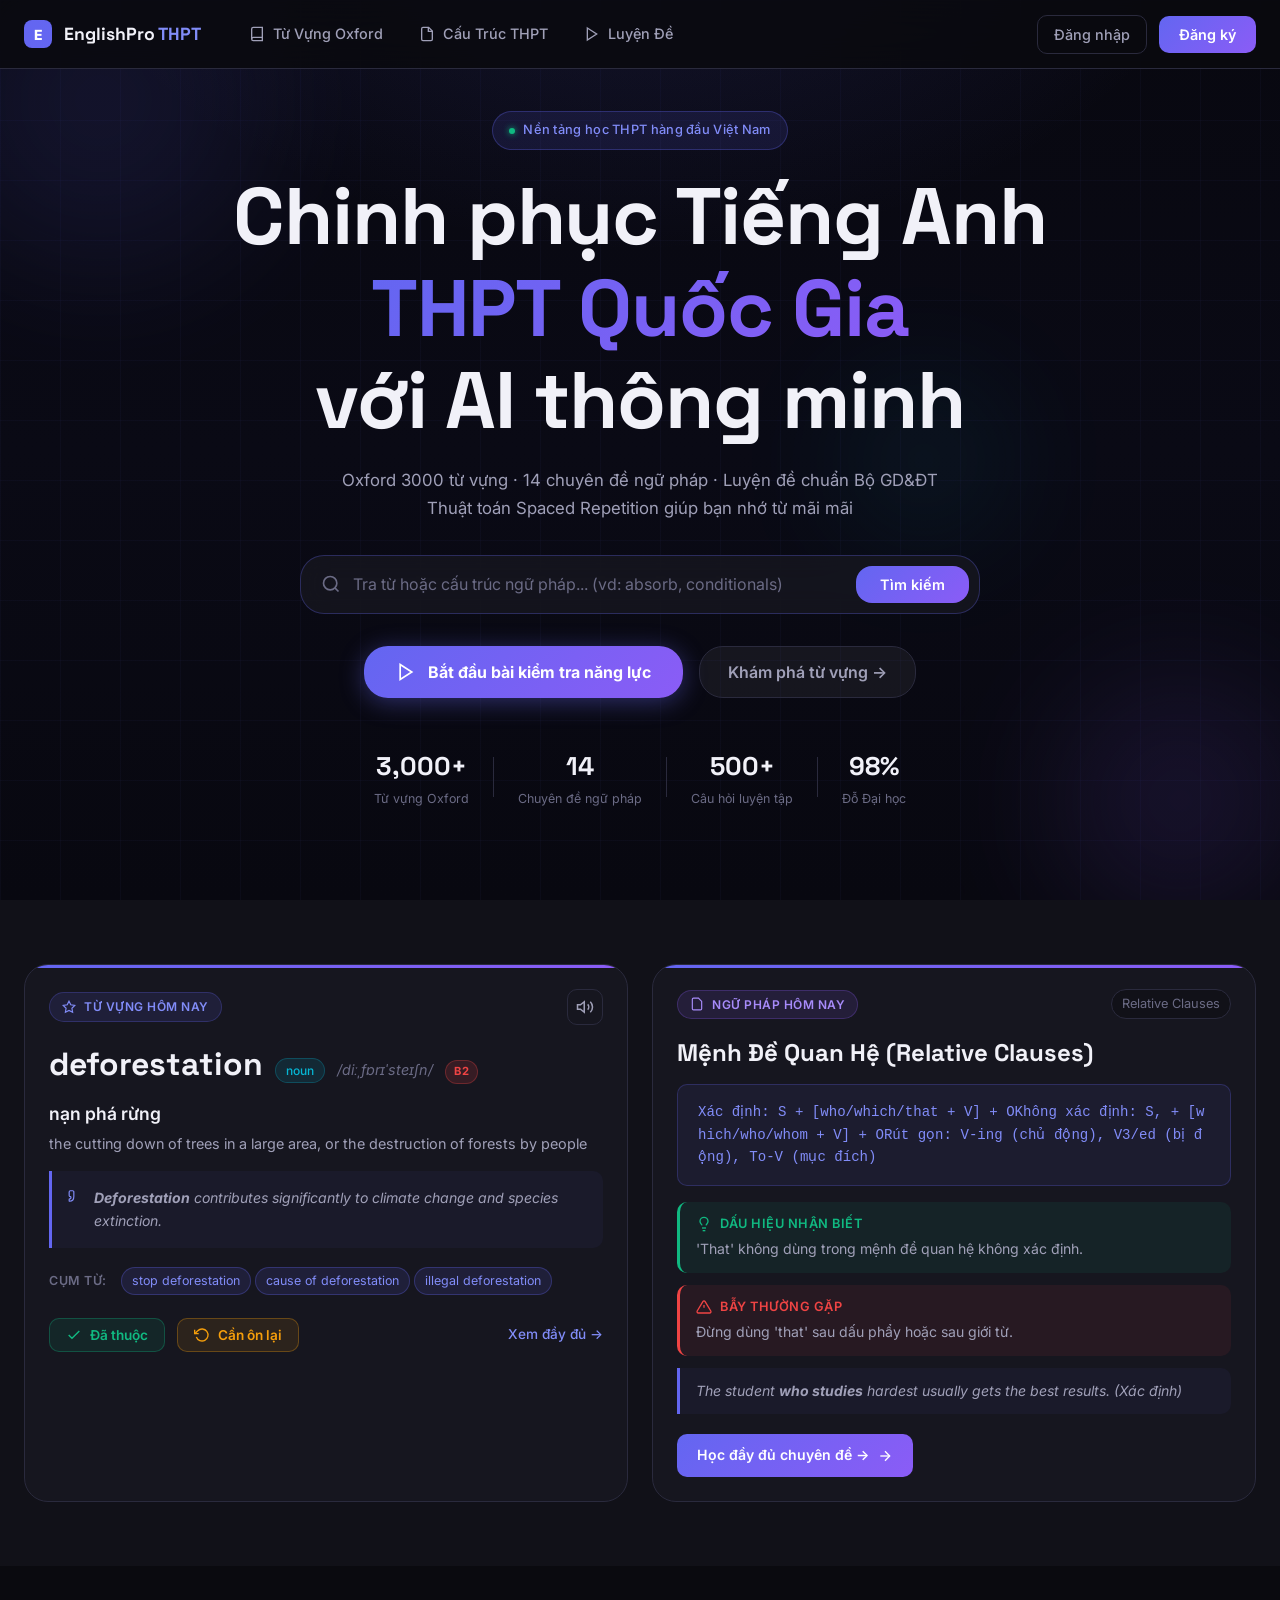
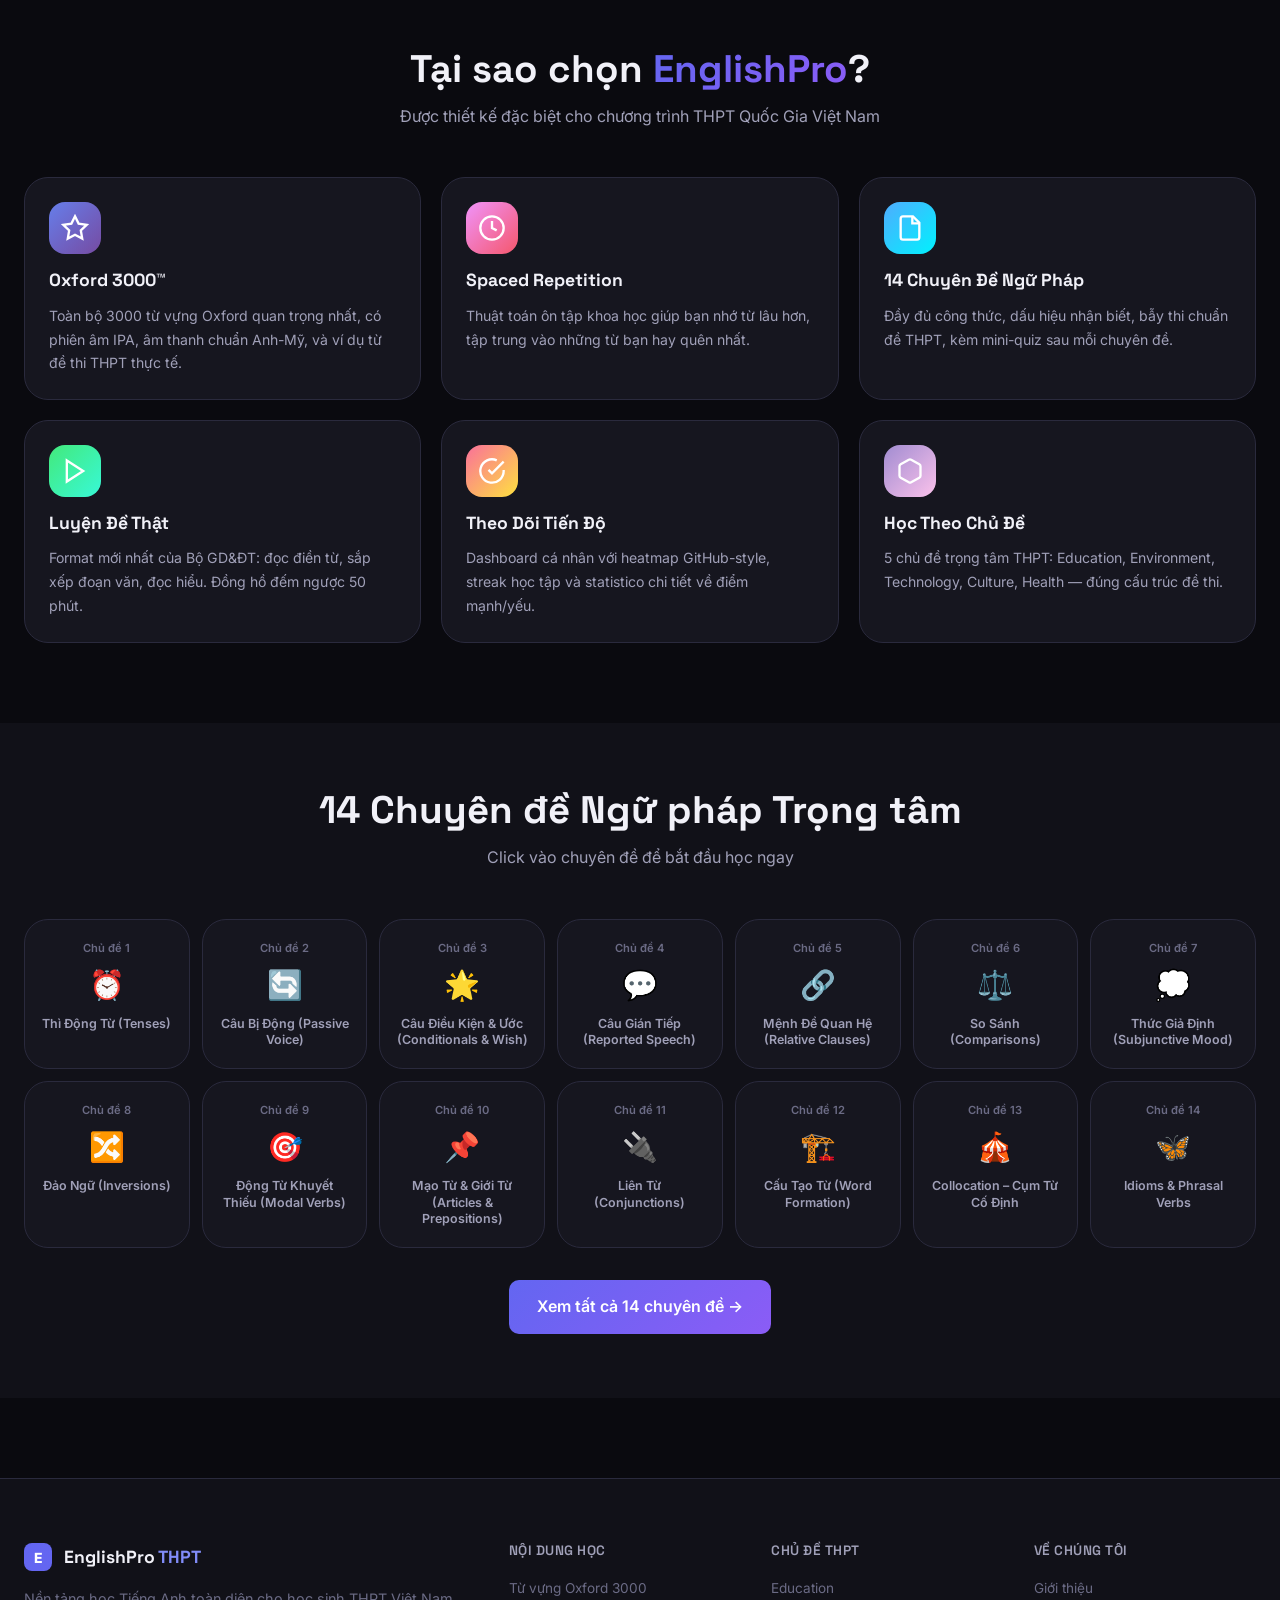
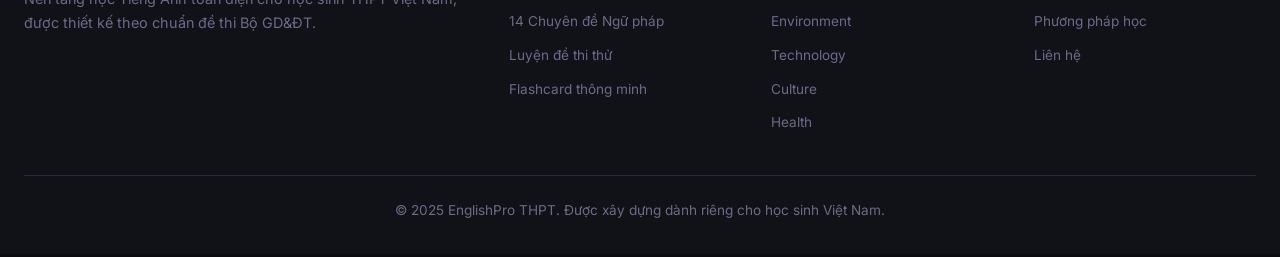
==== index.html @ 113406ad "Initial commit: EnglishPro THPT - Nền tảng luyện thi Tiếng Anh Quốc Gia - Homepage với Word of the D" ====
<!DOCTYPE html>
<html lang="vi">

<head>
  <meta charset="UTF-8" />
  <meta name="viewport" content="width=device-width, initial-scale=1.0" />
  <title>EnglishPro THPT – Nền tảng luyện thi Tiếng Anh Quốc Gia</title>
  <meta name="description"
    content="Học từ vựng Oxford 3000, cấu trúc ngữ pháp THPT, luyện đề thi thử với thuật toán Spaced Repetition thông minh." />
  <link rel="preconnect" href="https://fonts.googleapis.com" />
  <link rel="preconnect" href="https://fonts.gstatic.com" crossorigin />
  <link
    href="https://fonts.googleapis.com/css2?family=Inter:wght@300;400;500;600;700;800;900&family=Space+Grotesk:wght@400;500;600;700&display=swap"
    rel="stylesheet" />
  <link rel="stylesheet" href="css/main.css" />
  <link rel="stylesheet" href="css/homepage.css" />
</head>
<script src="js/data-oxford.js"></script>

<body>

  <!-- NAVIGATION -->
  <nav class="navbar" id="navbar">
    <div class="nav-container">
      <a href="index.html" class="nav-logo">
        <div class="logo-icon">
          <svg width="28" height="28" viewBox="0 0 28 28" fill="none">
            <rect width="28" height="28" rx="8" fill="url(#logoGrad)" />
            <text x="14" y="20" text-anchor="middle" fill="white" font-size="14" font-weight="800"
              font-family="Inter">E</text>
            <defs>
              <linearGradient id="logoGrad" x1="0" y1="0" x2="28" y2="28">
                <stop offset="0%" stop-color="#6366f1" />
                <stop offset="100%" stop-color="#8b5cf6" />
              </linearGradient>
            </defs>
          </svg>
        </div>
        <span>EnglishPro <span class="logo-accent">THPT</span></span>
      </a>

      <ul class="nav-links" id="navLinks">
        <li><a href="vocabulary.html" class="nav-link">
            <svg width="16" height="16" viewBox="0 0 24 24" fill="none" stroke="currentColor" stroke-width="2">
              <path d="M4 19.5A2.5 2.5 0 016.5 17H20" />
              <path d="M6.5 2H20v20H6.5A2.5 2.5 0 014 19.5v-15A2.5 2.5 0 016.5 2z" />
            </svg>
            Từ Vựng Oxford
          </a></li>
        <li><a href="grammar.html" class="nav-link">
            <svg width="16" height="16" viewBox="0 0 24 24" fill="none" stroke="currentColor" stroke-width="2">
              <path d="M14.5 2H6a2 2 0 00-2 2v16a2 2 0 002 2h12a2 2 0 002-2V7.5L14.5 2z" />
              <polyline points="14 2 14 8 20 8" />
            </svg>
            Cấu Trúc THPT
          </a></li>
        <li><a href="practice.html" class="nav-link">
            <svg width="16" height="16" viewBox="0 0 24 24" fill="none" stroke="currentColor" stroke-width="2">
              <polygon points="5 3 19 12 5 21 5 3" />
            </svg>
            Luyện Đề
          </a></li>
      </ul>

      <div class="nav-actions">
        <button class="btn-ghost" onclick="openAuthModal('login')" id="loginBtn">Đăng nhập</button>
        <button class="btn-primary" onclick="openAuthModal('register')" id="registerBtn">Đăng ký</button>
        <div class="user-menu hidden" id="userMenu">
          <div class="user-avatar" id="userAvatar">A</div>
          <span id="userNameDisplay">Học sinh</span>
          <button class="btn-ghost btn-sm" onclick="logout()">Đăng xuất</button>
        </div>
      </div>

      <button class="nav-toggle" id="navToggle" onclick="toggleNav()">
        <span></span><span></span><span></span>
      </button>
    </div>
  </nav>

  <!-- HERO SECTION -->
  <section class="hero">
    <div class="hero-bg">
      <div class="hero-orb hero-orb-1"></div>
      <div class="hero-orb hero-orb-2"></div>
      <div class="hero-orb hero-orb-3"></div>
      <div class="hero-grid"></div>
    </div>

    <div class="container hero-content">
      <div class="hero-badge">
        <span class="badge-dot"></span>
        Nền tảng học THPT hàng đầu Việt Nam
      </div>
      <h1 class="hero-title">
        Chinh phục Tiếng Anh<br />
        <span class="gradient-text">THPT Quốc Gia</span><br />
        với AI thông minh
      </h1>
      <p class="hero-subtitle">
        Oxford 3000 từ vựng · 14 chuyên đề ngữ pháp · Luyện đề chuẩn Bộ GD&ĐT<br />
        Thuật toán Spaced Repetition giúp bạn nhớ từ mãi mãi
      </p>

      <div class="search-wrapper">
        <div class="search-box" id="heroSearch">
          <svg class="search-icon" width="20" height="20" viewBox="0 0 24 24" fill="none" stroke="currentColor"
            stroke-width="2">
            <circle cx="11" cy="11" r="8" />
            <line x1="21" y1="21" x2="16.65" y2="16.65" />
          </svg>
          <input type="text" id="heroSearchInput"
            placeholder="Tra từ hoặc cấu trúc ngữ pháp... (vd: absorb, conditionals)" autocomplete="off"
            onkeyup="handleHeroSearch(event)" />
          <button class="search-btn" onclick="doHeroSearch()">Tìm kiếm</button>
        </div>
        <div class="search-suggestions" id="searchSuggestions"></div>
      </div>

      <div class="hero-cta-group">
        <button class="btn-hero-primary" onclick="window.location.href='practice.html'">
          <svg width="20" height="20" viewBox="0 0 24 24" fill="none" stroke="currentColor" stroke-width="2">
            <polygon points="5 3 19 12 5 21 5 3" />
          </svg>
          Bắt đầu bài kiểm tra năng lực
        </button>
        <button class="btn-hero-ghost" onclick="window.location.href='vocabulary.html'">
          Khám phá từ vựng →
        </button>
      </div>

      <div class="hero-stats">
        <div class="stat-item">
          <span class="stat-number">3,000+</span>
          <span class="stat-label">Từ vựng Oxford</span>
        </div>
        <div class="stat-divider"></div>
        <div class="stat-item">
          <span class="stat-number">14</span>
          <span class="stat-label">Chuyên đề ngữ pháp</span>
        </div>
        <div class="stat-divider"></div>
        <div class="stat-item">
          <span class="stat-number">500+</span>
          <span class="stat-label">Câu hỏi luyện tập</span>
        </div>
        <div class="stat-divider"></div>
        <div class="stat-item">
          <span class="stat-number">98%</span>
          <span class="stat-label">Đỗ Đại học</span>
        </div>
      </div>
    </div>
  </section>

  <!-- WORD OF THE DAY & GRAMMAR OF THE DAY -->
  <section class="daily-section">
    <div class="container">
      <div class="daily-grid">

        <!-- Word of the Day -->
        <div class="daily-card word-card" id="wordOfDayCard">
          <div class="daily-card-header">
            <div class="daily-tag">
              <svg width="14" height="14" viewBox="0 0 24 24" fill="none" stroke="currentColor" stroke-width="2">
                <path
                  d="M12 2l3.09 6.26L22 9.27l-5 4.87 1.18 6.88L12 17.77l-6.18 3.25L7 14.14 2 9.27l6.91-1.01L12 2z" />
              </svg>
              Từ vựng hôm nay
            </div>
            <button class="btn-icon" onclick="playAudio('word-of-day')" title="Phát âm">
              <svg width="18" height="18" viewBox="0 0 24 24" fill="none" stroke="currentColor" stroke-width="2">
                <polygon points="11 5 6 9 2 9 2 15 6 15 11 19 11 5" />
                <path d="M19.07 4.93a10 10 0 010 14.14" />
                <path d="M15.54 8.46a5 5 0 010 7.07" />
              </svg>
            </button>
          </div>

          <div class="word-main">
            <h2 class="word-name" id="wod-word">absorb</h2>
            <span class="word-pos" id="wod-pos">verb</span>
            <span class="word-ipa" id="wod-ipa">/əbˈzɔːb/</span>
            <span class="word-level level-b2" id="wod-level">B2</span>
          </div>

          <div class="word-meaning">
            <p class="meaning-vn" id="wod-meaning-vn">hấp thụ, thu hút, tiếp nhận</p>
            <p class="meaning-en" id="wod-meaning-en">to take in a liquid, gas, or other substance</p>
          </div>

          <div class="word-example" id="wod-example">
            <svg width="14" height="14" viewBox="0 0 24 24" fill="none" stroke="currentColor" stroke-width="2">
              <path
                d="M3 21c3 0 7-1 7-8V5c0-1.25-.756-2.017-2-2H4c-1.25 0-2 .75-2 1.972V11c0 1.25.75 2 2 2 1 0 1 0 1 1v1c0 1-1 2-2 2s-1 .008-1 1.031V20c0 1 0 1 1 1z" />
            </svg>
            <em>Students need time to <strong>absorb</strong> all the information in the lesson.</em>
          </div>

          <div class="word-collocation" id="wod-collocation">
            <span class="collocate-label">Cụm từ:</span>
            <span class="collocate-tag">absorb information</span>
            <span class="collocate-tag">absorb energy</span>
            <span class="collocate-tag">fully absorbed</span>
          </div>

          <div class="word-actions">
            <button class="btn-mastered" onclick="markWordStatus('absorb', 2)">
              <svg width="16" height="16" viewBox="0 0 24 24" fill="none" stroke="currentColor" stroke-width="2">
                <polyline points="20 6 9 17 4 12" />
              </svg>
              Đã thuộc
            </button>
            <button class="btn-review" onclick="markWordStatus('absorb', 1)">
              <svg width="16" height="16" viewBox="0 0 24 24" fill="none" stroke="currentColor" stroke-width="2">
                <polyline points="1 4 1 10 7 10" />
                <path d="M3.51 15a9 9 0 102.13-9.36L1 10" />
              </svg>
              Cần ôn lại
            </button>
            <a href="vocabulary.html" class="btn-view-more">Xem đầy đủ →</a>
          </div>
        </div>

        <!-- Grammar of the Day -->
        <div class="daily-card grammar-card" id="grammarOfDayCard">
          <div class="daily-card-header">
            <div class="daily-tag grammar-tag">
              <svg width="14" height="14" viewBox="0 0 24 24" fill="none" stroke="currentColor" stroke-width="2">
                <path d="M14.5 2H6a2 2 0 00-2 2v16a2 2 0 002 2h12a2 2 0 002-2V7.5L14.5 2z" />
              </svg>
              Ngữ pháp hôm nay
            </div>
            <span class="grammar-category" id="god-category">Inversions</span>
          </div>

          <div class="grammar-main">
            <h2 class="grammar-title" id="god-title">Đảo Ngữ với "Hardly"</h2>
            <div class="formula-box" id="god-formula">
              <code>Hardly + had + S + V3/ed + when + S + V2/ed</code>
            </div>
          </div>

          <div class="grammar-tip" id="god-tip">
            <div class="tip-header">
              <svg width="16" height="16" viewBox="0 0 24 24" fill="none" stroke="currentColor" stroke-width="2">
                <path d="M9 18h6" />
                <path d="M10 22h4" />
                <path
                  d="M15.09 14c.18-.98.65-1.74 1.41-2.5A4.65 4.65 0 0018 8 6 6 0 006 8c0 1 .23 2.23 1.5 3.5A4.61 4.61 0 019 14" />
              </svg>
              Dấu hiệu nhận biết
            </div>
            <p>Thấy "<strong>Hardly / Scarcely / Barely</strong>" ở đầu câu → Đảo ngữ với <em>had</em></p>
          </div>

          <div class="grammar-trap" id="god-trap">
            <div class="trap-header">
              <svg width="16" height="16" viewBox="0 0 24 24" fill="none" stroke="currentColor" stroke-width="2">
                <path d="M10.29 3.86L1.82 18a2 2 0 001.71 3h16.94a2 2 0 001.71-3L13.71 3.86a2 2 0 00-3.42 0z" />
                <line x1="12" y1="9" x2="12" y2="13" />
                <line x1="12" y1="17" x2="12.01" y2="17" />
              </svg>
              Bẫy thường gặp
            </div>
            <p>Đừng nhầm với <em>Hardly ever</em> (hiếm khi) — cấu trúc này KHÔNG đảo ngữ!</p>
          </div>

          <div class="grammar-example" id="god-example">
            <em>Hardly had she <strong>arrived</strong> when the meeting <strong>started</strong>.</em>
          </div>

          <a href="grammar.html" class="btn-grammar-full">
            Học đầy đủ chuyên đề →
            <svg width="16" height="16" viewBox="0 0 24 24" fill="none" stroke="currentColor" stroke-width="2">
              <line x1="5" y1="12" x2="19" y2="12" />
              <polyline points="12 5 19 12 12 19" />
            </svg>
          </a>
        </div>

      </div>
    </div>
  </section>

  <!-- USER DASHBOARD (shown when logged in) -->
  <section class="dashboard-section" id="dashboardSection" style="display:none;">
    <div class="container">
      <div class="section-header">
        <h2 class="section-title">Dashboard của bạn</h2>
        <p class="section-subtitle">Theo dõi tiến độ học tập hàng ngày</p>
      </div>

      <div class="dashboard-grid">
        <!-- Progress Cards -->
        <div class="progress-card">
          <div class="progress-card-icon vocab-icon">
            <svg width="24" height="24" viewBox="0 0 24 24" fill="none" stroke="currentColor" stroke-width="2">
              <path d="M4 19.5A2.5 2.5 0 016.5 17H20" />
              <path d="M6.5 2H20v20H6.5A2.5 2.5 0 014 19.5v-15A2.5 2.5 0 016.5 2z" />
            </svg>
          </div>
          <div class="progress-card-info">
            <span class="progress-label">Từ vựng Oxford</span>
            <div class="progress-bar-wrap">
              <div class="progress-bar">
                <div class="progress-fill" id="vocabProgressBar" style="width: 11.6%"></div>
              </div>
              <span class="progress-text" id="vocabProgressText">350 / 3000</span>
            </div>
          </div>
        </div>

        <div class="progress-card">
          <div class="progress-card-icon grammar-icon">
            <svg width="24" height="24" viewBox="0 0 24 24" fill="none" stroke="currentColor" stroke-width="2">
              <path d="M14.5 2H6a2 2 0 00-2 2v16a2 2 0 002 2h12a2 2 0 002-2V7.5L14.5 2z" />
              <polyline points="14 2 14 8 20 8" />
              <line x1="16" y1="13" x2="8" y2="13" />
              <line x1="16" y1="17" x2="8" y2="17" />
            </svg>
          </div>
          <div class="progress-card-info">
            <span class="progress-label">Chuyên đề ngữ pháp</span>
            <div class="progress-bar-wrap">
              <div class="progress-bar">
                <div class="progress-fill grammar-fill" id="grammarProgressBar" style="width: 42.8%"></div>
              </div>
              <span class="progress-text" id="grammarProgressText">6 / 14</span>
            </div>
          </div>
        </div>

        <div class="streak-card">
          <div class="streak-icon">🔥</div>
          <div class="streak-info">
            <span class="streak-number" id="streakNumber">7</span>
            <span class="streak-label">ngày học liên tiếp</span>
          </div>
          <div class="streak-message">Tuyệt vời! Giữ vững phong độ!</div>
        </div>

      </div>

      <!-- Heatmap -->
      <div class="heatmap-section">
        <div class="heatmap-header">
          <h3>Lịch sử học tập</h3>
          <span class="heatmap-legend">
            <span class="legend-less">Ít</span>
            <span class="heatmap-cell level-0"></span>
            <span class="heatmap-cell level-1"></span>
            <span class="heatmap-cell level-2"></span>
            <span class="heatmap-cell level-3"></span>
            <span class="heatmap-cell level-4"></span>
            <span class="legend-more">Nhiều</span>
          </span>
        </div>
        <div class="heatmap-grid" id="heatmapGrid"></div>
      </div>

    </div>
  </section>

  <!-- FEATURES SECTION -->
  <section class="features-section">
    <div class="container">
      <div class="section-header">
        <h2 class="section-title">Tại sao chọn <span class="gradient-text">EnglishPro</span>?</h2>
        <p class="section-subtitle">Được thiết kế đặc biệt cho chương trình THPT Quốc Gia Việt Nam</p>
      </div>

      <div class="features-grid">
        <div class="feature-card">
          <div class="feature-icon" style="background: linear-gradient(135deg, #667eea, #764ba2);">
            <svg width="28" height="28" viewBox="0 0 24 24" fill="none" stroke="white" stroke-width="2">
              <path d="M12 2l3.09 6.26L22 9.27l-5 4.87 1.18 6.88L12 17.77l-6.18 3.25L7 14.14 2 9.27l6.91-1.01L12 2z" />
            </svg>
          </div>
          <h3>Oxford 3000™</h3>
          <p>Toàn bộ 3000 từ vựng Oxford quan trọng nhất, có phiên âm IPA, âm thanh chuẩn Anh-Mỹ, và ví dụ từ đề thi
            THPT thực tế.</p>
        </div>

        <div class="feature-card">
          <div class="feature-icon" style="background: linear-gradient(135deg, #f093fb, #f5576c);">
            <svg width="28" height="28" viewBox="0 0 24 24" fill="none" stroke="white" stroke-width="2">
              <circle cx="12" cy="12" r="10" />
              <polyline points="12 6 12 12 16 14" />
            </svg>
          </div>
          <h3>Spaced Repetition</h3>
          <p>Thuật toán ôn tập khoa học giúp bạn nhớ từ lâu hơn, tập trung vào những từ bạn hay quên nhất.</p>
        </div>

        <div class="feature-card">
          <div class="feature-icon" style="background: linear-gradient(135deg, #4facfe, #00f2fe);">
            <svg width="28" height="28" viewBox="0 0 24 24" fill="none" stroke="white" stroke-width="2">
              <path d="M14.5 2H6a2 2 0 00-2 2v16a2 2 0 002 2h12a2 2 0 002-2V7.5L14.5 2z" />
              <polyline points="14 2 14 8 20 8" />
            </svg>
          </div>
          <h3>14 Chuyên Đề Ngữ Pháp</h3>
          <p>Đầy đủ công thức, dấu hiệu nhận biết, bẫy thi chuẩn đề THPT, kèm mini-quiz sau mỗi chuyên đề.</p>
        </div>

        <div class="feature-card">
          <div class="feature-icon" style="background: linear-gradient(135deg, #43e97b, #38f9d7);">
            <svg width="28" height="28" viewBox="0 0 24 24" fill="none" stroke="white" stroke-width="2">
              <polygon points="5 3 19 12 5 21 5 3" />
            </svg>
          </div>
          <h3>Luyện Đề Thật</h3>
          <p>Format mới nhất của Bộ GD&ĐT: đọc điền từ, sắp xếp đoạn văn, đọc hiểu. Đồng hồ đếm ngược 50 phút.</p>
        </div>

        <div class="feature-card">
          <div class="feature-icon" style="background: linear-gradient(135deg, #fa709a, #fee140);">
            <svg width="28" height="28" viewBox="0 0 24 24" fill="none" stroke="white" stroke-width="2">
              <path d="M22 11.08V12a10 10 0 11-5.93-9.14" />
              <polyline points="22 4 12 14.01 9 11.01" />
            </svg>
          </div>
          <h3>Theo Dõi Tiến Độ</h3>
          <p>Dashboard cá nhân với heatmap GitHub-style, streak học tập và statistico chi tiết về điểm mạnh/yếu.</p>
        </div>

        <div class="feature-card">
          <div class="feature-icon" style="background: linear-gradient(135deg, #a18cd1, #fbc2eb);">
            <svg width="28" height="28" viewBox="0 0 24 24" fill="none" stroke="white" stroke-width="2">
              <path
                d="M21 16V8a2 2 0 00-1-1.73l-7-4a2 2 0 00-2 0l-7 4A2 2 0 003 8v8a2 2 0 001 1.73l7 4a2 2 0 002 0l7-4A2 2 0 0021 16z" />
            </svg>
          </div>
          <h3>Học Theo Chủ Đề</h3>
          <p>5 chủ đề trọng tâm THPT: Education, Environment, Technology, Culture, Health — đúng cấu trúc đề thi.</p>
        </div>
      </div>
    </div>
  </section>

  <!-- QUICK TOPICS -->
  <section class="topics-section">
    <div class="container">
      <div class="section-header">
        <h2 class="section-title">14 Chuyên đề Ngữ pháp Trọng tâm</h2>
        <p class="section-subtitle">Click vào chuyên đề để bắt đầu học ngay</p>
      </div>

      <div class="topics-grid" id="topicsGrid">
        <!-- Rendered by JS -->
      </div>

      <div class="topics-cta">
        <a href="grammar.html" class="btn-primary btn-lg">Xem tất cả 14 chuyên đề →</a>
      </div>
    </div>
  </section>

  <!-- AUTH MODAL -->
  <div class="modal-overlay" id="authModal" onclick="closeAuthModal(event)">
    <div class="modal" id="authModalContent">
      <button class="modal-close" onclick="closeModal()">
        <svg width="20" height="20" viewBox="0 0 24 24" fill="none" stroke="currentColor" stroke-width="2">
          <line x1="18" y1="6" x2="6" y2="18" />
          <line x1="6" y1="6" x2="18" y2="18" />
        </svg>
      </button>

      <div class="modal-tabs">
        <button class="tab-btn active" id="loginTab" onclick="switchTab('login')">Đăng nhập</button>
        <button class="tab-btn" id="registerTab" onclick="switchTab('register')">Đăng ký</button>
      </div>

      <!-- Login Form -->
      <div class="tab-content active" id="loginContent">
        <div class="modal-header">
          <h2>Chào mừng trở lại! 👋</h2>
          <p>Tiếp tục hành trình học tiếng Anh của bạn</p>
        </div>
        <form onsubmit="handleLogin(event)">
          <div class="form-group">
            <label>Email</label>
            <input type="email" id="loginEmail" placeholder="example@email.com" required />
          </div>
          <div class="form-group">
            <label>Mật khẩu</label>
            <input type="password" id="loginPassword" placeholder="••••••••" required />
          </div>
          <button type="submit" class="btn-primary btn-full">Đăng nhập</button>
        </form>
        <p class="modal-switch">Chưa có tài khoản? <a onclick="switchTab('register')">Đăng ký ngay</a></p>
      </div>

      <!-- Register Form -->
      <div class="tab-content" id="registerContent">
        <div class="modal-header">
          <h2>Bắt đầu miễn phí! 🚀</h2>
          <p>Tạo tài khoản để theo dõi tiến độ học tập</p>
        </div>
        <form onsubmit="handleRegister(event)">
          <div class="form-group">
            <label>Tên học sinh</label>
            <input type="text" id="regName" placeholder="Nguyễn Văn A" required />
          </div>
          <div class="form-group">
            <label>Email</label>
            <input type="email" id="regEmail" placeholder="example@email.com" required />
          </div>
          <div class="form-group">
            <label>Mật khẩu</label>
            <input type="password" id="regPassword" placeholder="Tối thiểu 6 ký tự" required />
          </div>
          <div class="form-group">
            <label>Mục tiêu điểm THPT</label>
            <select id="regTarget">
              <option value="6">6.0 – Đủ điểm xét tuyển</option>
              <option value="7">7.0 – Trung bình khá</option>
              <option value="8" selected>8.0 – Khá Giỏi</option>
              <option value="9">9.0 – Xuất sắc</option>
              <option value="10">10.0 – Hoàn hảo tuyệt đối</option>
            </select>
          </div>
          <button type="submit" class="btn-primary btn-full">Tạo tài khoản</button>
        </form>
        <p class="modal-switch">Đã có tài khoản? <a onclick="switchTab('login')">Đăng nhập</a></p>
      </div>
    </div>
  </div>

  <!-- FOOTER -->
  <footer class="footer">
    <div class="container">
      <div class="footer-grid">
        <div class="footer-brand">
          <a href="index.html" class="nav-logo">
            <div class="logo-icon">
              <svg width="28" height="28" viewBox="0 0 28 28" fill="none">
                <rect width="28" height="28" rx="8" fill="url(#logoGrad2)" />
                <text x="14" y="20" text-anchor="middle" fill="white" font-size="14" font-weight="800"
                  font-family="Inter">E</text>
                <defs>
                  <linearGradient id="logoGrad2" x1="0" y1="0" x2="28" y2="28">
                    <stop offset="0%" stop-color="#6366f1" />
                    <stop offset="100%" stop-color="#8b5cf6" />
                  </linearGradient>
                </defs>
              </svg>
            </div>
            <span>EnglishPro <span class="logo-accent">THPT</span></span>
          </a>
          <p>Nền tảng học Tiếng Anh toàn diện cho học sinh THPT Việt Nam, được thiết kế theo chuẩn đề thi Bộ GD&ĐT.</p>
        </div>

        <div class="footer-links">
          <h4>Nội dung học</h4>
          <ul>
            <li><a href="vocabulary.html">Từ vựng Oxford 3000</a></li>
            <li><a href="grammar.html">14 Chuyên đề Ngữ pháp</a></li>
            <li><a href="practice.html">Luyện đề thi thử</a></li>
            <li><a href="practice.html">Flashcard thông minh</a></li>
          </ul>
        </div>

        <div class="footer-links">
          <h4>Chủ đề THPT</h4>
          <ul>
            <li><a href="vocabulary.html?topic=education">Education</a></li>
            <li><a href="vocabulary.html?topic=environment">Environment</a></li>
            <li><a href="vocabulary.html?topic=technology">Technology</a></li>
            <li><a href="vocabulary.html?topic=culture">Culture</a></li>
            <li><a href="vocabulary.html?topic=health">Health</a></li>
          </ul>
        </div>

        <div class="footer-links">
          <h4>Về chúng tôi</h4>
          <ul>
            <li><a href="#">Giới thiệu</a></li>
            <li><a href="#">Phương pháp học</a></li>
            <li><a href="#">Liên hệ</a></li>
          </ul>
        </div>
      </div>

      <div class="footer-bottom">
        <p>© 2025 EnglishPro THPT. Được xây dựng dành riêng cho học sinh Việt Nam.</p>
      </div>
    </div>
  </footer>

  <script src="js/data.js"></script>
  <script src="js/data-extra.js"></script>
  <script src="js/app.js"></script>
  <script src="js/homepage.js"></script>
</body>

</html>
---- css/main.css ----
/* ============================================================
   ENGLISHPRO THPT — MAIN CSS (Design System + Shared Components)
   ============================================================ */

/* --- Google Fonts already loaded in HTML head --- */

/* ---- CSS Variables ---- */
:root {
  /* Colors */
  --primary: #6366f1;
  --primary-dark: #4f46e5;
  --primary-light: #818cf8;
  --secondary: #8b5cf6;
  --accent: #06b6d4;
  --accent-green: #10b981;
  --accent-orange: #f59e0b;
  --accent-red: #ef4444;
  --accent-pink: #ec4899;

  /* Dark Background System */
  --bg-base: #0a0a0f;
  --bg-surface: #111118;
  --bg-card: #16161f;
  --bg-card-hover: #1e1e2d;
  --bg-border: #2a2a3d;
  --bg-input: #1a1a27;

  /* Text */
  --text-primary: #f1f1f8;
  --text-secondary: #a0a0b8;
  --text-muted: #6b6b85;
  --text-accent: #818cf8;

  /* Gradients */
  --gradient-primary: linear-gradient(135deg, #6366f1, #8b5cf6);
  --gradient-hero: linear-gradient(135deg, #0a0a1a 0%, #0f0f25 50%, #0a0a1a 100%);
  --gradient-card: linear-gradient(135deg, rgba(99,102,241,0.08), rgba(139,92,246,0.08));

  /* Levels */
  --level-a1: #22c55e;
  --level-a2: #3b82f6;
  --level-b1: #f59e0b;
  --level-b2: #ef4444;

  /* Spacing */
  --space-1: 4px;
  --space-2: 8px;
  --space-3: 12px;
  --space-4: 16px;
  --space-5: 20px;
  --space-6: 24px;
  --space-8: 32px;
  --space-10: 40px;
  --space-12: 48px;
  --space-16: 64px;
  --space-20: 80px;

  /* Border Radius */
  --radius-sm: 6px;
  --radius-md: 10px;
  --radius-lg: 16px;
  --radius-xl: 24px;
  --radius-full: 9999px;

  /* Shadows */
  --shadow-sm: 0 1px 3px rgba(0,0,0,0.5);
  --shadow-md: 0 4px 16px rgba(0,0,0,0.4);
  --shadow-lg: 0 8px 32px rgba(0,0,0,0.5);
  --shadow-glow: 0 0 24px rgba(99,102,241,0.3);

  /* Transitions */
  --transition: all 0.2s ease;
  --transition-slow: all 0.4s ease;

  /* Font */
  --font-main: 'Inter', sans-serif;
  --font-display: 'Space Grotesk', sans-serif;
}

/* ---- Reset & Base ---- */
*, *::before, *::after { box-sizing: border-box; margin: 0; padding: 0; }
html { scroll-behavior: smooth; }
body {
  font-family: var(--font-main);
  background-color: var(--bg-base);
  color: var(--text-primary);
  line-height: 1.6;
  -webkit-font-smoothing: antialiased;
  min-height: 100vh;
}
a { color: var(--primary-light); text-decoration: none; transition: var(--transition); }
a:hover { color: var(--text-primary); }
img { max-width: 100%; display: block; }
button { cursor: pointer; border: none; outline: none; font-family: var(--font-main); }
input, select, textarea { font-family: var(--font-main); }
ul { list-style: none; }

/* ---- Container ---- */
.container {
  max-width: 1280px;
  margin: 0 auto;
  padding: 0 var(--space-6);
}

/* ---- Typography ---- */
h1, h2, h3, h4, h5, h6 { font-family: var(--font-display); font-weight: 700; line-height: 1.2; }
.gradient-text {
  background: var(--gradient-primary);
  -webkit-background-clip: text;
  -webkit-text-fill-color: transparent;
  background-clip: text;
}

/* ============================================================
   NAVIGATION
   ============================================================ */
.navbar {
  position: fixed;
  top: 0;
  left: 0;
  right: 0;
  z-index: 1000;
  background: rgba(10,10,15,0.85);
  backdrop-filter: blur(20px);
  -webkit-backdrop-filter: blur(20px);
  border-bottom: 1px solid var(--bg-border);
  transition: var(--transition);
}
.navbar.scrolled {
  background: rgba(10,10,15,0.97);
  box-shadow: 0 2px 20px rgba(0,0,0,0.5);
}
.nav-container {
  max-width: 1280px;
  margin: 0 auto;
  padding: 0 var(--space-6);
  height: 68px;
  display: flex;
  align-items: center;
  gap: var(--space-8);
}
.nav-logo {
  display: flex;
  align-items: center;
  gap: var(--space-3);
  font-family: var(--font-display);
  font-weight: 700;
  font-size: 1.1rem;
  color: var(--text-primary);
  white-space: nowrap;
}
.nav-logo:hover { color: var(--text-primary); }
.logo-icon { display: flex; align-items: center; flex-shrink: 0; }
.logo-accent { color: var(--primary-light); }
.nav-links {
  display: flex;
  align-items: center;
  gap: var(--space-1);
  flex: 1;
}
.nav-link {
  display: flex;
  align-items: center;
  gap: var(--space-2);
  padding: var(--space-2) var(--space-4);
  border-radius: var(--radius-md);
  color: var(--text-secondary);
  font-weight: 500;
  font-size: 0.9rem;
  transition: var(--transition);
  white-space: nowrap;
}
.nav-link:hover, .nav-link.active {
  color: var(--text-primary);
  background: rgba(99,102,241,0.12);
}
.nav-link.active { color: var(--primary-light); }
.nav-actions {
  display: flex;
  align-items: center;
  gap: var(--space-3);
  margin-left: auto;
  white-space: nowrap;
}
.nav-toggle {
  display: none;
  flex-direction: column;
  gap: 5px;
  padding: var(--space-2);
  background: none;
  border-radius: var(--radius-sm);
  flex-shrink: 0;
}
.nav-toggle span {
  display: block;
  width: 22px;
  height: 2px;
  background: var(--text-secondary);
  border-radius: 2px;
  transition: var(--transition);
}

/* ============================================================
   BUTTONS
   ============================================================ */
.btn-primary {
  display: inline-flex;
  align-items: center;
  gap: var(--space-2);
  padding: 10px 20px;
  background: var(--gradient-primary);
  color: white;
  border-radius: var(--radius-md);
  font-weight: 600;
  font-size: 0.9rem;
  transition: var(--transition);
  border: none;
  white-space: nowrap;
}
.btn-primary:hover {
  transform: translateY(-1px);
  box-shadow: var(--shadow-glow);
  color: white;
}
.btn-ghost {
  display: inline-flex;
  align-items: center;
  gap: var(--space-2);
  padding: 10px 16px;
  background: transparent;
  color: var(--text-secondary);
  border-radius: var(--radius-md);
  font-weight: 500;
  font-size: 0.9rem;
  transition: var(--transition);
  border: 1px solid var(--bg-border);
}
.btn-ghost:hover {
  color: var(--text-primary);
  background: var(--bg-card);
  border-color: var(--primary);
}
.btn-sm { padding: 6px 12px; font-size: 0.8rem; }
.btn-lg { padding: 14px 28px; font-size: 1rem; }
.btn-full { width: 100%; justify-content: center; }
.btn-icon {
  display: flex;
  align-items: center;
  justify-content: center;
  width: 36px;
  height: 36px;
  background: var(--bg-card);
  border: 1px solid var(--bg-border);
  border-radius: var(--radius-md);
  color: var(--text-secondary);
  transition: var(--transition);
}
.btn-icon:hover { color: var(--primary-light); border-color: var(--primary); }

/* ============================================================
   SECTION HEADERS
   ============================================================ */
.section-header {
  text-align: center;
  margin-bottom: var(--space-12);
}
.section-title {
  font-size: clamp(1.8rem, 3vw, 2.5rem);
  margin-bottom: var(--space-3);
  color: var(--text-primary);
}
.section-subtitle {
  font-size: 1rem;
  color: var(--text-secondary);
  max-width: 600px;
  margin: 0 auto;
}

/* ============================================================
   PAGE HEADERS
   ============================================================ */
.page-header {
  padding: calc(68px + 40px) 0 var(--space-10);
  background: var(--gradient-hero);
  border-bottom: 1px solid var(--bg-border);
  position: relative;
  overflow: hidden;
}
.page-header::before {
  content: '';
  position: absolute;
  top: -50%;
  left: -20%;
  width: 600px;
  height: 600px;
  background: radial-gradient(circle, rgba(99,102,241,0.12) 0%, transparent 70%);
  border-radius: 50%;
}
.page-header-content {
  position: relative;
  z-index: 1;
}
.page-title {
  font-size: clamp(2rem, 4vw, 3rem);
  margin: var(--space-4) 0 var(--space-3);
}
.page-subtitle {
  color: var(--text-secondary);
  font-size: 1rem;
}
.breadcrumb {
  display: flex;
  align-items: center;
  gap: var(--space-2);
  font-size: 0.85rem;
  color: var(--text-muted);
  margin-bottom: var(--space-3);
}
.breadcrumb a { color: var(--text-muted); }
.breadcrumb a:hover { color: var(--primary-light); }

/* ============================================================
   MODALS (shared)
   ============================================================ */
.modal-overlay {
  position: fixed;
  inset: 0;
  z-index: 2000;
  background: rgba(0,0,0,0.8);
  backdrop-filter: blur(8px);
  display: flex;
  align-items: center;
  justify-content: center;
  opacity: 0;
  visibility: hidden;
  transition: var(--transition-slow);
  padding: var(--space-4);
}
.modal-overlay.active {
  opacity: 1;
  visibility: visible;
}
.modal {
  background: var(--bg-card);
  border: 1px solid var(--bg-border);
  border-radius: var(--radius-xl);
  padding: var(--space-8);
  width: 100%;
  max-width: 420px;
  position: relative;
  transform: translateY(20px);
  transition: var(--transition-slow);
}
.modal-overlay.active .modal { transform: translateY(0); }
.modal-close {
  position: absolute;
  top: var(--space-4);
  right: var(--space-4);
  background: var(--bg-surface);
  border: 1px solid var(--bg-border);
  border-radius: var(--radius-md);
  padding: var(--space-2);
  color: var(--text-secondary);
  display: flex;
  align-items: center;
  justify-content: center;
  transition: var(--transition);
}
.modal-close:hover { color: var(--text-primary); background: var(--bg-card-hover); }
.modal-header { margin-bottom: var(--space-6); }
.modal-header h2 { font-size: 1.4rem; margin-bottom: var(--space-1); }
.modal-header p { color: var(--text-secondary); font-size: 0.9rem; }
.modal-tabs {
  display: flex;
  gap: var(--space-1);
  margin-bottom: var(--space-6);
  background: var(--bg-surface);
  border-radius: var(--radius-md);
  padding: 3px;
}
.tab-btn {
  flex: 1;
  padding: var(--space-2) var(--space-4);
  border-radius: calc(var(--radius-md) - 2px);
  background: transparent;
  color: var(--text-secondary);
  font-weight: 500;
  font-size: 0.9rem;
  transition: var(--transition);
}
.tab-btn.active {
  background: var(--gradient-primary);
  color: white;
}
.tab-content { display: none; }
.tab-content.active { display: block; }
.modal-switch {
  text-align: center;
  margin-top: var(--space-4);
  color: var(--text-secondary);
  font-size: 0.85rem;
}
.modal-switch a { color: var(--primary-light); cursor: pointer; font-weight: 500; }
.modal-switch a:hover { color: var(--text-primary); }

/* ============================================================
   FORMS
   ============================================================ */
.form-group { margin-bottom: var(--space-5); }
.form-group label {
  display: block;
  margin-bottom: var(--space-2);
  font-size: 0.85rem;
  font-weight: 500;
  color: var(--text-secondary);
}
.form-group input,
.form-group select,
.form-group textarea {
  width: 100%;
  padding: 11px 14px;
  background: var(--bg-input);
  border: 1px solid var(--bg-border);
  border-radius: var(--radius-md);
  color: var(--text-primary);
  font-size: 0.9rem;
  transition: var(--transition);
}
.form-group input:focus,
.form-group select:focus {
  outline: none;
  border-color: var(--primary);
  box-shadow: 0 0 0 3px rgba(99,102,241,0.15);
}
.form-group select { appearance: none; background-image: url("data:image/svg+xml,%3Csvg xmlns='http://www.w3.org/2000/svg' width='12' height='12' viewBox='0 0 24 24' fill='none' stroke='%236b6b85' stroke-width='2'%3E%3Cpolyline points='6 9 12 15 18 9'/%3E%3C/svg%3E"); background-repeat: no-repeat; background-position: right 12px center; padding-right: 36px; }
.form-group input::placeholder { color: var(--text-muted); }

/* ============================================================
   USER MENU
   ============================================================ */
.user-menu {
  display: flex;
  align-items: center;
  gap: var(--space-3);
}
.user-menu.hidden { display: none; }
.user-avatar {
  width: 34px;
  height: 34px;
  border-radius: 50%;
  background: var(--gradient-primary);
  display: flex;
  align-items: center;
  justify-content: center;
  font-weight: 700;
  font-size: 0.85rem;
  color: white;
  flex-shrink: 0;
}

/* ============================================================
   WORD LEVEL BADGES
   ============================================================ */
.word-level, .level-badge {
  display: inline-flex;
  align-items: center;
  padding: 2px 8px;
  border-radius: var(--radius-full);
  font-size: 0.7rem;
  font-weight: 700;
  letter-spacing: 0.5px;
  text-transform: uppercase;
}
.level-a1 { background: rgba(34,197,94,0.15); color: var(--level-a1); border: 1px solid rgba(34,197,94,0.3); }
.level-a2 { background: rgba(59,130,246,0.15); color: var(--level-a2); border: 1px solid rgba(59,130,246,0.3); }
.level-b1 { background: rgba(245,158,11,0.15); color: var(--level-b1); border: 1px solid rgba(245,158,11,0.3); }
.level-b2 { background: rgba(239,68,68,0.15); color: var(--level-b2); border: 1px solid rgba(239,68,68,0.3); }

/* COLLOCATION TAGS */
.collocate-tag {
  display: inline-block;
  padding: 3px 10px;
  background: rgba(99,102,241,0.12);
  border: 1px solid rgba(99,102,241,0.3);
  border-radius: var(--radius-full);
  font-size: 0.78rem;
  color: var(--text-accent);
  margin: 3px 2px;
}

/* ============================================================
   FOOTER
   ============================================================ */
.footer {
  background: var(--bg-surface);
  border-top: 1px solid var(--bg-border);
  padding: var(--space-16) 0 var(--space-8);
  margin-top: var(--space-20);
}
.footer-grid {
  display: grid;
  grid-template-columns: 2fr 1fr 1fr 1fr;
  gap: var(--space-10);
  margin-bottom: var(--space-10);
}
.footer-brand .nav-logo { margin-bottom: var(--space-4); }
.footer-brand p { color: var(--text-muted); font-size: 0.9rem; line-height: 1.7; }
.footer-links h4 {
  font-size: 0.85rem;
  font-weight: 600;
  color: var(--text-secondary);
  text-transform: uppercase;
  letter-spacing: 0.5px;
  margin-bottom: var(--space-4);
}
.footer-links ul { display: flex; flex-direction: column; gap: var(--space-2); }
.footer-links ul li a { color: var(--text-muted); font-size: 0.85rem; }
.footer-links ul li a:hover { color: var(--primary-light); }
.footer-bottom {
  padding-top: var(--space-6);
  border-top: 1px solid var(--bg-border);
  text-align: center;
  color: var(--text-muted);
  font-size: 0.85rem;
}

/* ============================================================
   NOTIFICATION TOAST
   ============================================================ */
.toast {
  position: fixed;
  bottom: 24px;
  right: 24px;
  z-index: 3000;
  background: var(--bg-card);
  border: 1px solid var(--bg-border);
  border-radius: var(--radius-lg);
  padding: var(--space-4) var(--space-5);
  display: flex;
  align-items: center;
  gap: var(--space-3);
  box-shadow: var(--shadow-lg);
  transform: translateY(80px);
  opacity: 0;
  transition: var(--transition-slow);
  max-width: 350px;
}
.toast.show { transform: translateY(0); opacity: 1; }
.toast-icon { font-size: 1.4rem; }
.toast-message { font-size: 0.9rem; color: var(--text-primary); }

/* ============================================================
   SCROLLBAR
   ============================================================ */
::-webkit-scrollbar { width: 6px; height: 6px; }
::-webkit-scrollbar-track { background: var(--bg-base); }
::-webkit-scrollbar-thumb { background: var(--bg-border); border-radius: 3px; }
::-webkit-scrollbar-thumb:hover { background: var(--primary); }

/* ============================================================
   RESPONSIVE
   ============================================================ */
@media (max-width: 1024px) {
  .footer-grid { grid-template-columns: 1fr 1fr; gap: var(--space-8); }
}
@media (max-width: 768px) {
  .nav-links { display: none; position: fixed; top: 68px; left: 0; right: 0; background: var(--bg-surface); border-bottom: 1px solid var(--bg-border); flex-direction: column; padding: var(--space-4); gap: var(--space-1); z-index: 999; }
  .nav-links.open { display: flex; }
  .nav-toggle { display: flex; }
  .nav-actions .btn-ghost { display: none; }
  .footer-grid { grid-template-columns: 1fr 1fr; gap: var(--space-6); }
}
@media (max-width: 480px) {
  .container { padding: 0 var(--space-4); }
  .footer-grid { grid-template-columns: 1fr; }
  .modal { padding: var(--space-5); }
}
---- css/homepage.css ----
/* ============================================================
   HOMEPAGE CSS
   ============================================================ */

/* ---- HERO ---- */
.hero {
  min-height: 100vh;
  display: flex;
  align-items: center;
  position: relative;
  overflow: hidden;
  padding: 100px 0 80px;
}

.hero-bg {
  position: absolute;
  inset: 0;
  background: radial-gradient(ellipse 80% 80% at 50% -20%, rgba(99,102,241,0.18) 0%, transparent 60%),
              linear-gradient(to bottom, #080810 0%, #0a0a15 50%, #080810 100%);
}
.hero-orb {
  position: absolute;
  border-radius: 50%;
  filter: blur(60px);
  opacity: 0.5;
  animation: orb-float 8s ease-in-out infinite;
}
.hero-orb-1 {
  width: 400px;
  height: 400px;
  background: radial-gradient(circle, rgba(99,102,241,0.3), transparent);
  top: -100px;
  left: -100px;
  animation-delay: 0s;
}
.hero-orb-2 {
  width: 300px;
  height: 300px;
  background: radial-gradient(circle, rgba(139,92,246,0.3), transparent);
  bottom: -50px;
  right: -50px;
  animation-delay: -3s;
}
.hero-orb-3 {
  width: 200px;
  height: 200px;
  background: radial-gradient(circle, rgba(6,182,212,0.2), transparent);
  top: 40%;
  right: 20%;
  animation-delay: -6s;
}
@keyframes orb-float {
  0%, 100% { transform: translate(0, 0) scale(1); }
  33% { transform: translate(20px, -20px) scale(1.05); }
  66% { transform: translate(-15px, 15px) scale(0.95); }
}
.hero-grid {
  position: absolute;
  inset: 0;
  background-image:
    linear-gradient(rgba(99,102,241,0.04) 1px, transparent 1px),
    linear-gradient(to right, rgba(99,102,241,0.04) 1px, transparent 1px);
  background-size: 60px 60px;
}

.hero-content {
  position: relative;
  z-index: 1;
  text-align: center;
  max-width: 900px;
  margin: 0 auto;
}

.hero-badge {
  display: inline-flex;
  align-items: center;
  gap: var(--space-2);
  padding: var(--space-2) var(--space-4);
  background: rgba(99,102,241,0.12);
  border: 1px solid rgba(99,102,241,0.3);
  border-radius: var(--radius-full);
  font-size: 0.8rem;
  color: var(--primary-light);
  font-weight: 500;
  margin-bottom: var(--space-5);
  letter-spacing: 0.3px;
}
.badge-dot {
  width: 6px;
  height: 6px;
  border-radius: 50%;
  background: var(--accent-green);
  box-shadow: 0 0 6px var(--accent-green);
  animation: pulse 2s ease-in-out infinite;
}
@keyframes pulse {
  0%, 100% { opacity: 1; transform: scale(1); }
  50% { opacity: 0.6; transform: scale(0.8); }
}

.hero-title {
  font-size: clamp(2.5rem, 7vw, 5rem);
  font-family: var(--font-display);
  font-weight: 900;
  color: var(--text-primary);
  line-height: 1.15;
  margin-bottom: var(--space-5);
  letter-spacing: -1px;
}

.hero-subtitle {
  font-size: 1.05rem;
  color: var(--text-secondary);
  line-height: 1.7;
  margin-bottom: var(--space-8);
  max-width: 640px;
  margin-left: auto;
  margin-right: auto;
}

/* Search Box */
.search-wrapper {
  position: relative;
  max-width: 680px;
  margin: 0 auto var(--space-8);
}
.search-box {
  display: flex;
  align-items: center;
  gap: var(--space-3);
  background: rgba(22, 22, 31, 0.9);
  border: 1.5px solid rgba(99,102,241,0.3);
  border-radius: var(--radius-xl);
  padding: 10px 10px 10px 20px;
  backdrop-filter: blur(12px);
  transition: var(--transition);
}
.search-box:focus-within {
  border-color: var(--primary);
  box-shadow: 0 0 0 4px rgba(99,102,241,0.12), var(--shadow-glow);
}
.search-icon { color: var(--text-muted); flex-shrink: 0; }
.search-box input {
  flex: 1;
  background: none;
  border: none;
  color: var(--text-primary);
  font-size: 1rem;
  outline: none;
}
.search-box input::placeholder { color: var(--text-muted); }
.search-btn {
  padding: 10px 24px;
  background: var(--gradient-primary);
  color: white;
  border-radius: var(--radius-lg);
  font-weight: 600;
  font-size: 0.9rem;
  white-space: nowrap;
  transition: var(--transition);
}
.search-btn:hover { opacity: 0.9; transform: scale(1.02); }

.search-suggestions {
  position: absolute;
  top: calc(100% + 8px);
  left: 0;
  right: 0;
  background: var(--bg-card);
  border: 1px solid var(--bg-border);
  border-radius: var(--radius-lg);
  overflow: hidden;
  box-shadow: var(--shadow-lg);
  display: none;
  z-index: 100;
}
.search-suggestions.show { display: block; }
.suggestion-item {
  display: flex;
  align-items: center;
  gap: var(--space-3);
  padding: var(--space-3) var(--space-5);
  cursor: pointer;
  transition: var(--transition);
}
.suggestion-item:hover { background: var(--bg-card-hover); }
.suggestion-word { font-weight: 600; color: var(--text-primary); }
.suggestion-meaning { font-size: 0.85rem; color: var(--text-muted); }
.suggestion-level { margin-left: auto; }

/* Hero CTA Group */
.hero-cta-group {
  display: flex;
  align-items: center;
  justify-content: center;
  gap: var(--space-4);
  flex-wrap: wrap;
  margin-bottom: var(--space-12);
}
.btn-hero-primary {
  display: inline-flex;
  align-items: center;
  gap: var(--space-3);
  padding: 16px 32px;
  background: var(--gradient-primary);
  color: white;
  border-radius: var(--radius-xl);
  font-weight: 700;
  font-size: 1rem;
  transition: var(--transition);
  border: none;
  box-shadow: 0 4px 24px rgba(99,102,241,0.4);
}
.btn-hero-primary:hover {
  transform: translateY(-2px);
  box-shadow: 0 8px 32px rgba(99,102,241,0.5);
  color: white;
}
.btn-hero-ghost {
  display: inline-flex;
  align-items: center;
  gap: var(--space-2);
  padding: 15px 28px;
  background: rgba(255,255,255,0.05);
  color: var(--text-secondary);
  border-radius: var(--radius-xl);
  font-weight: 600;
  font-size: 1rem;
  border: 1px solid var(--bg-border);
  transition: var(--transition);
}
.btn-hero-ghost:hover {
  background: rgba(255,255,255,0.08);
  color: var(--text-primary);
  border-color: var(--primary);
}

/* Hero Stats */
.hero-stats {
  display: flex;
  align-items: center;
  justify-content: center;
  gap: var(--space-6);
  flex-wrap: wrap;
}
.stat-item { display: flex; flex-direction: column; align-items: center; gap: 2px; }
.stat-number { font-family: var(--font-display); font-size: 1.6rem; font-weight: 800; color: var(--text-primary); }
.stat-label { font-size: 0.78rem; color: var(--text-muted); text-align: center; }
.stat-divider { width: 1px; height: 40px; background: var(--bg-border); }

/* ---- DAILY SECTION ---- */
.daily-section {
  padding: var(--space-16) 0;
  background: var(--bg-surface);
}
.daily-grid {
  display: grid;
  grid-template-columns: 1fr 1fr;
  gap: var(--space-6);
}
.daily-card {
  background: var(--bg-card);
  border: 1px solid var(--bg-border);
  border-radius: var(--radius-xl);
  padding: var(--space-6);
  transition: var(--transition);
  position: relative;
  overflow: hidden;
}
.daily-card::before {
  content: '';
  position: absolute;
  top: 0;
  left: 0;
  right: 0;
  height: 3px;
  background: var(--gradient-primary);
}
.daily-card:hover { border-color: rgba(99,102,241,0.3); box-shadow: var(--shadow-md); }

.daily-card-header {
  display: flex;
  align-items: center;
  justify-content: space-between;
  margin-bottom: var(--space-5);
}
.daily-tag {
  display: inline-flex;
  align-items: center;
  gap: var(--space-2);
  padding: 4px 12px;
  background: rgba(99,102,241,0.12);
  border: 1px solid rgba(99,102,241,0.25);
  border-radius: var(--radius-full);
  font-size: 0.75rem;
  font-weight: 600;
  color: var(--primary-light);
  text-transform: uppercase;
  letter-spacing: 0.5px;
}
.grammar-tag {
  background: rgba(139,92,246,0.12);
  border-color: rgba(139,92,246,0.25);
  color: #a78bfa;
}
.grammar-category {
  font-size: 0.8rem;
  color: var(--text-muted);
  background: var(--bg-surface);
  padding: 4px 10px;
  border-radius: var(--radius-full);
  border: 1px solid var(--bg-border);
}

/* Word card specific */
.word-main { display: flex; align-items: baseline; gap: var(--space-3); flex-wrap: wrap; margin-bottom: var(--space-4); }
.word-name { font-size: 2rem; font-family: var(--font-display); font-weight: 800; color: var(--text-primary); }
.word-pos {
  padding: 2px 10px;
  background: rgba(6,182,212,0.12);
  border: 1px solid rgba(6,182,212,0.25);
  border-radius: var(--radius-full);
  font-size: 0.75rem;
  color: var(--accent);
  font-weight: 500;
}
.word-ipa { color: var(--text-muted); font-size: 0.9rem; font-style: italic; }
.word-meaning { margin-bottom: var(--space-4); }
.meaning-vn { font-size: 1.1rem; font-weight: 600; color: var(--text-primary); margin-bottom: 4px; }
.meaning-en { color: var(--text-secondary); font-size: 0.9rem; }
.word-example {
  display: flex;
  gap: var(--space-3);
  padding: var(--space-4);
  background: rgba(99,102,241,0.05);
  border-left: 3px solid var(--primary);
  border-radius: 0 var(--radius-md) var(--radius-md) 0;
  margin-bottom: var(--space-4);
  font-size: 0.88rem;
  color: var(--text-secondary);
  line-height: 1.6;
}
.word-example svg { flex-shrink: 0; margin-top: 2px; color: var(--primary-light); }
.word-collocation { margin-bottom: var(--space-5); }
.collocate-label { font-size: 0.78rem; font-weight: 600; color: var(--text-muted); text-transform: uppercase; letter-spacing: 0.5px; margin-right: var(--space-2); }
.word-actions { display: flex; align-items: center; gap: var(--space-3); flex-wrap: wrap; margin-top: var(--space-2); }
.btn-mastered {
  display: inline-flex;
  align-items: center;
  gap: var(--space-2);
  padding: 8px 16px;
  background: rgba(16,185,129,0.1);
  border: 1px solid rgba(16,185,129,0.3);
  border-radius: var(--radius-md);
  color: var(--accent-green);
  font-size: 0.85rem;
  font-weight: 600;
  transition: var(--transition);
}
.btn-mastered:hover { background: rgba(16,185,129,0.2); }
.btn-review {
  display: inline-flex;
  align-items: center;
  gap: var(--space-2);
  padding: 8px 16px;
  background: rgba(245,158,11,0.1);
  border: 1px solid rgba(245,158,11,0.3);
  border-radius: var(--radius-md);
  color: var(--accent-orange);
  font-size: 0.85rem;
  font-weight: 600;
  transition: var(--transition);
}
.btn-review:hover { background: rgba(245,158,11,0.2); }
.btn-view-more {
  margin-left: auto;
  font-size: 0.85rem;
  color: var(--primary-light);
  font-weight: 500;
}

/* Grammar card specific */
.grammar-main { margin-bottom: var(--space-4); }
.grammar-title { font-size: 1.5rem; margin-bottom: var(--space-4); }
.formula-box {
  background: rgba(99,102,241,0.08);
  border: 1px solid rgba(99,102,241,0.25);
  border-radius: var(--radius-md);
  padding: var(--space-4) var(--space-5);
  font-family: 'Fira Code', 'Courier New', monospace;
  font-size: 0.88rem;
  color: var(--primary-light);
  line-height: 1.6;
  word-break: break-all;
}
.grammar-tip, .grammar-trap {
  padding: var(--space-3) var(--space-4);
  border-radius: var(--radius-md);
  margin-bottom: var(--space-3);
  font-size: 0.88rem;
}
.grammar-tip { background: rgba(16,185,129,0.08); border-left: 3px solid var(--accent-green); }
.grammar-trap { background: rgba(239,68,68,0.08); border-left: 3px solid var(--accent-red); }
.tip-header, .trap-header {
  display: flex;
  align-items: center;
  gap: var(--space-2);
  font-weight: 600;
  margin-bottom: var(--space-1);
  font-size: 0.8rem;
  text-transform: uppercase;
  letter-spacing: 0.5px;
}
.tip-header { color: var(--accent-green); }
.trap-header { color: var(--accent-red); }
.grammar-tip p, .grammar-trap p { color: var(--text-secondary); }
.grammar-example {
  padding: var(--space-3) var(--space-4);
  background: rgba(99,102,241,0.05);
  border-left: 3px solid var(--primary);
  border-radius: 0 var(--radius-md) var(--radius-md) 0;
  color: var(--text-secondary);
  font-size: 0.88rem;
  margin-bottom: var(--space-5);
}
.btn-grammar-full {
  display: inline-flex;
  align-items: center;
  gap: var(--space-2);
  padding: 10px 20px;
  background: var(--gradient-primary);
  color: white;
  border-radius: var(--radius-md);
  font-weight: 600;
  font-size: 0.88rem;
  transition: var(--transition);
}
.btn-grammar-full:hover { opacity: 0.9; transform: translateY(-1px); color: white; }

/* ---- DASHBOARD SECTION ---- */
.dashboard-section {
  padding: var(--space-16) 0;
}
.dashboard-grid {
  display: grid;
  grid-template-columns: 1fr 1fr auto;
  gap: var(--space-4);
  align-items: stretch;
  margin-bottom: var(--space-8);
}
.progress-card {
  display: flex;
  align-items: center;
  gap: var(--space-5);
  padding: var(--space-5);
  background: var(--bg-card);
  border: 1px solid var(--bg-border);
  border-radius: var(--radius-xl);
}
.progress-card-icon {
  width: 48px;
  height: 48px;
  border-radius: var(--radius-lg);
  display: flex;
  align-items: center;
  justify-content: center;
  flex-shrink: 0;
}
.vocab-icon { background: rgba(99,102,241,0.15); color: var(--primary-light); }
.grammar-icon { background: rgba(139,92,246,0.15); color: var(--secondary); }
.progress-card-info { flex: 1; min-width: 0; }
.progress-label { font-size: 0.85rem; color: var(--text-secondary); font-weight: 500; display: block; margin-bottom: var(--space-2); }
.progress-bar-wrap { display: flex; align-items: center; gap: var(--space-3); }
.progress-bar { flex: 1; height: 6px; background: var(--bg-surface); border-radius: 3px; overflow: hidden; }
.progress-fill { height: 100%; background: var(--gradient-primary); border-radius: 3px; transition: width 1s ease; }
.grammar-fill { background: linear-gradient(90deg, #8b5cf6, #a78bfa); }
.progress-text { font-size: 0.8rem; color: var(--text-muted); white-space: nowrap; }

.streak-card {
  display: flex;
  flex-direction: column;
  align-items: center;
  justify-content: center;
  padding: var(--space-5) var(--space-6);
  background: linear-gradient(135deg, rgba(245,158,11,0.1), rgba(239,68,68,0.1));
  border: 1px solid rgba(245,158,11,0.25);
  border-radius: var(--radius-xl);
  text-align: center;
  gap: var(--space-2);
}
.streak-icon { font-size: 2rem; }
.streak-number { font-size: 2.5rem; font-weight: 900; color: var(--accent-orange); font-family: var(--font-display); line-height: 1; }
.streak-label { font-size: 0.78rem; color: var(--text-secondary); }
.streak-message { font-size: 0.75rem; color: var(--accent-orange); font-weight: 500; opacity: 0.8; }
.streak-info { display: flex; flex-direction: column; align-items: center; }

/* Heatmap */
.heatmap-section {
  background: var(--bg-card);
  border: 1px solid var(--bg-border);
  border-radius: var(--radius-xl);
  padding: var(--space-6);
}
.heatmap-header {
  display: flex;
  align-items: center;
  justify-content: space-between;
  margin-bottom: var(--space-5);
}
.heatmap-header h3 { font-size: 1rem; color: var(--text-primary); }
.heatmap-legend {
  display: flex;
  align-items: center;
  gap: var(--space-1);
  font-size: 0.75rem;
  color: var(--text-muted);
}
.heatmap-cell {
  width: 11px;
  height: 11px;
  border-radius: 2px;
  display: inline-block;
}
.heatmap-cell.level-0 { background: var(--bg-border); }
.heatmap-cell.level-1 { background: rgba(99,102,241,0.2); }
.heatmap-cell.level-2 { background: rgba(99,102,241,0.4); }
.heatmap-cell.level-3 { background: rgba(99,102,241,0.7); }
.heatmap-cell.level-4 { background: var(--primary); }
.legend-less, .legend-more { font-size: 0.75px; }
.legend-less, .legend-more { font-size: 0.75rem; }
.heatmap-grid {
  display: flex;
  gap: 3px;
  overflow-x: auto;
  padding-bottom: var(--space-2);
}
.heatmap-week {
  display: flex;
  flex-direction: column;
  gap: 3px;
}
.heatmap-day {
  width: 11px;
  height: 11px;
  border-radius: 2px;
  cursor: pointer;
  transition: var(--transition);
  position: relative;
}
.heatmap-day:hover { transform: scale(1.5); z-index: 10; }
.heatmap-day.l0 { background: rgba(42,42,61,0.8); }
.heatmap-day.l1 { background: rgba(99,102,241,0.25); }
.heatmap-day.l2 { background: rgba(99,102,241,0.5); }
.heatmap-day.l3 { background: rgba(99,102,241,0.75); }
.heatmap-day.l4 { background: var(--primary); }

/* ---- FEATURES SECTION ---- */
.features-section { padding: var(--space-20) 0; }
.features-grid {
  display: grid;
  grid-template-columns: repeat(3, 1fr);
  gap: var(--space-5);
}
.feature-card {
  padding: var(--space-6);
  background: var(--bg-card);
  border: 1px solid var(--bg-border);
  border-radius: var(--radius-xl);
  transition: var(--transition);
}
.feature-card:hover {
  border-color: rgba(99,102,241,0.3);
  transform: translateY(-4px);
  box-shadow: var(--shadow-md);
}
.feature-icon {
  width: 52px;
  height: 52px;
  border-radius: var(--radius-lg);
  display: flex;
  align-items: center;
  justify-content: center;
  margin-bottom: var(--space-4);
}
.feature-card h3 { font-size: 1.1rem; margin-bottom: var(--space-3); }
.feature-card p { font-size: 0.88rem; color: var(--text-secondary); line-height: 1.7; }

/* ---- TOPICS SECTION ---- */
.topics-section { padding: var(--space-16) 0; background: var(--bg-surface); }
.topics-grid {
  display: grid;
  grid-template-columns: repeat(7, 1fr);
  gap: var(--space-3);
  margin-bottom: var(--space-8);
}
.topic-card {
  background: var(--bg-card);
  border: 1px solid var(--bg-border);
  border-radius: var(--radius-xl);
  padding: var(--space-5) var(--space-4);
  text-align: center;
  cursor: pointer;
  transition: var(--transition);
  text-decoration: none;
}
.topic-card:hover {
  border-color: var(--color, var(--primary));
  background: var(--bg-card-hover);
  transform: translateY(-3px);
  box-shadow: var(--shadow-md);
}
.topic-num {
  font-size: 0.7rem;
  color: var(--text-muted);
  font-weight: 600;
  margin-bottom: var(--space-1);
}
.topic-emoji { font-size: 1.8rem; display: block; margin-bottom: var(--space-2); }
.topic-name { font-size: 0.78rem; font-weight: 600; color: var(--text-secondary); line-height: 1.3; }
.topics-cta { text-align: center; }

/* ---- RESPONSIVE ---- */
@media (max-width: 1100px) {
  .topics-grid { grid-template-columns: repeat(4, 1fr); }
  .features-grid { grid-template-columns: repeat(2, 1fr); }
}
@media (max-width: 768px) {
  .daily-grid { grid-template-columns: 1fr; }
  .dashboard-grid { grid-template-columns: 1fr; }
  .features-grid { grid-template-columns: 1fr; }
  .topics-grid { grid-template-columns: repeat(3, 1fr); }
  .hero-stats { gap: var(--space-4); }
  .stat-divider { display: none; }
  .hero-cta-group { flex-direction: column; align-items: center; }
}
@media (max-width: 480px) {
  .topics-grid { grid-template-columns: repeat(2, 1fr); }
  .hero-title { letter-spacing: -0.5px; }
}
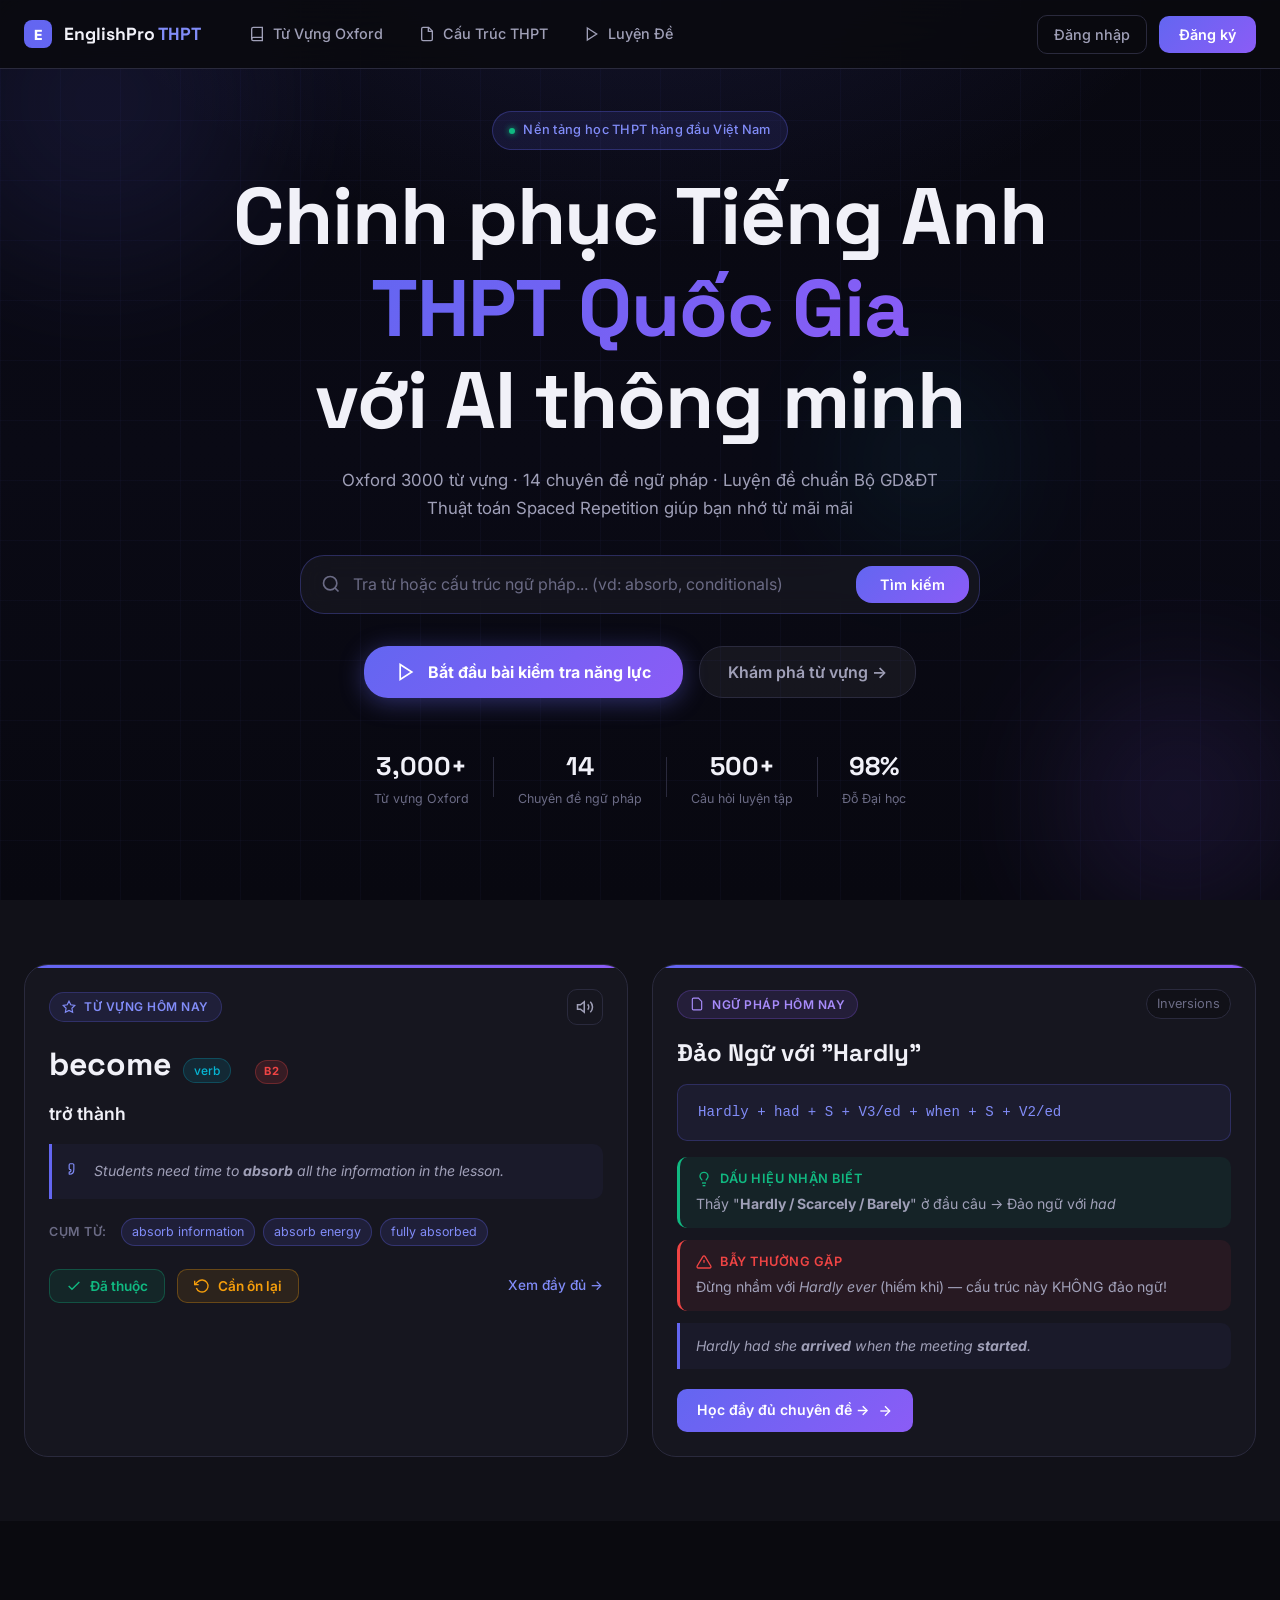
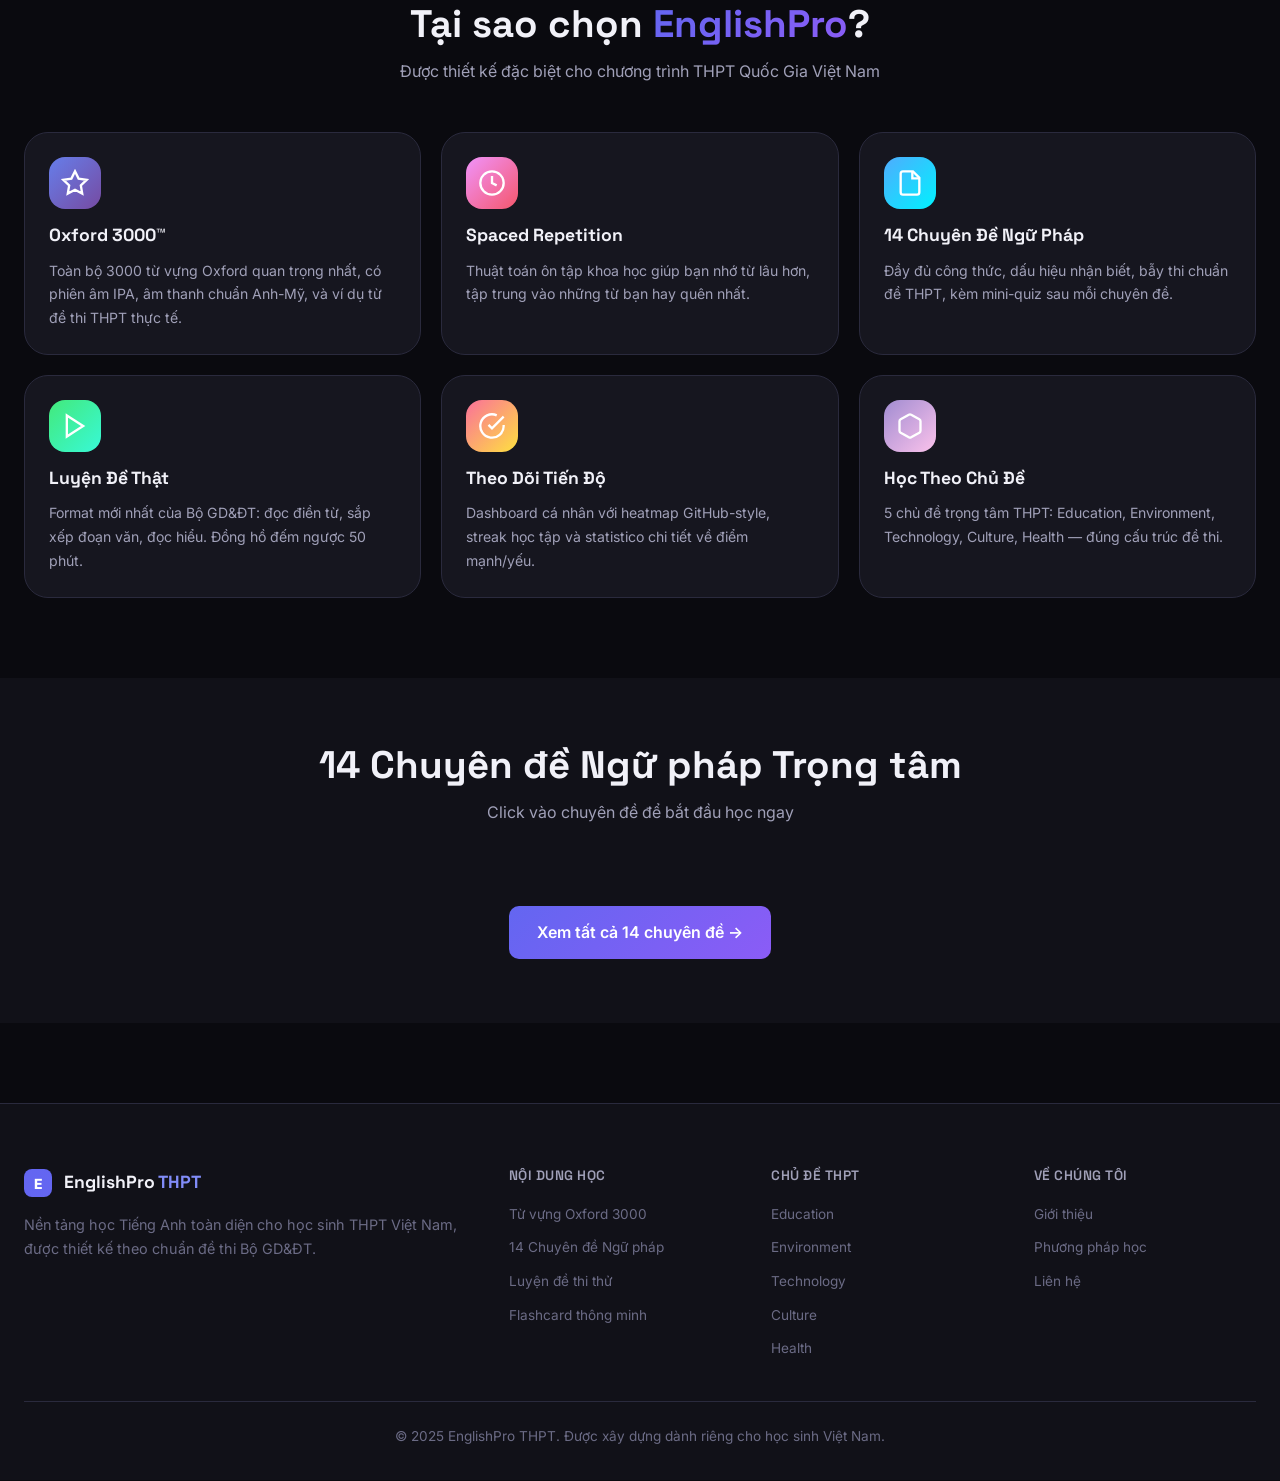
==== commit 95fe0ea1: "Fix bugs, add features: favicon, OG tags, password hashing, forgot password, about page, README - Fi" ====
--- a/index.html
+++ b/index.html
@@ -14,8 +14,12 @@
     rel="stylesheet" />
   <link rel="stylesheet" href="css/main.css" />
   <link rel="stylesheet" href="css/homepage.css" />
+  <link rel="icon" type="image/svg+xml" href="data:image/svg+xml,%3Csvg xmlns='http://www.w3.org/2000/svg' width='32' height='32'%3E%3Crect width='32' height='32' rx='8' fill='%236366f1'/%3E%3Ctext x='16' y='23' text-anchor='middle' fill='white' font-size='18' font-weight='800' font-family='Inter,sans-serif'%3EE%3C/text%3E%3C/svg%3E" />
+  <meta property="og:title" content="EnglishPro THPT – Luyện thi Tiếng Anh Quốc Gia" />
+  <meta property="og:description" content="Oxford 3000 từ vựng, 14 chuyên đề ngữ pháp, luyện đề thi thử THPT với Spaced Repetition." />
+  <meta property="og:type" content="website" />
+  <meta property="og:locale" content="vi_VN" />
 </head>
-<script src="js/data-oxford.js"></script>
 
 <body>
 
@@ -488,6 +492,7 @@
             <input type="password" id="loginPassword" placeholder="••••••••" required />
           </div>
           <button type="submit" class="btn-primary btn-full">Đăng nhập</button>
+          <p style="text-align:center;margin-top:8px;"><a onclick="handleForgotPassword()" style="cursor:pointer;color:var(--primary-light);font-size:0.85rem;">Quên mật khẩu?</a></p>
         </form>
         <p class="modal-switch">Chưa có tài khoản? <a onclick="switchTab('register')">Đăng ký ngay</a></p>
       </div>
@@ -576,9 +581,9 @@
         <div class="footer-links">
           <h4>Về chúng tôi</h4>
           <ul>
-            <li><a href="#">Giới thiệu</a></li>
-            <li><a href="#">Phương pháp học</a></li>
-            <li><a href="#">Liên hệ</a></li>
+            <li><a href="about.html">Giới thiệu</a></li>
+            <li><a href="about.html#method">Phương pháp học</a></li>
+            <li><a href="about.html#contact">Liên hệ</a></li>
           </ul>
         </div>
       </div>
@@ -591,6 +596,7 @@
 
   <script src="js/data.js"></script>
   <script src="js/data-extra.js"></script>
+  <script src="js/data-oxford.js"></script>
   <script src="js/app.js"></script>
   <script src="js/homepage.js"></script>
 </body>
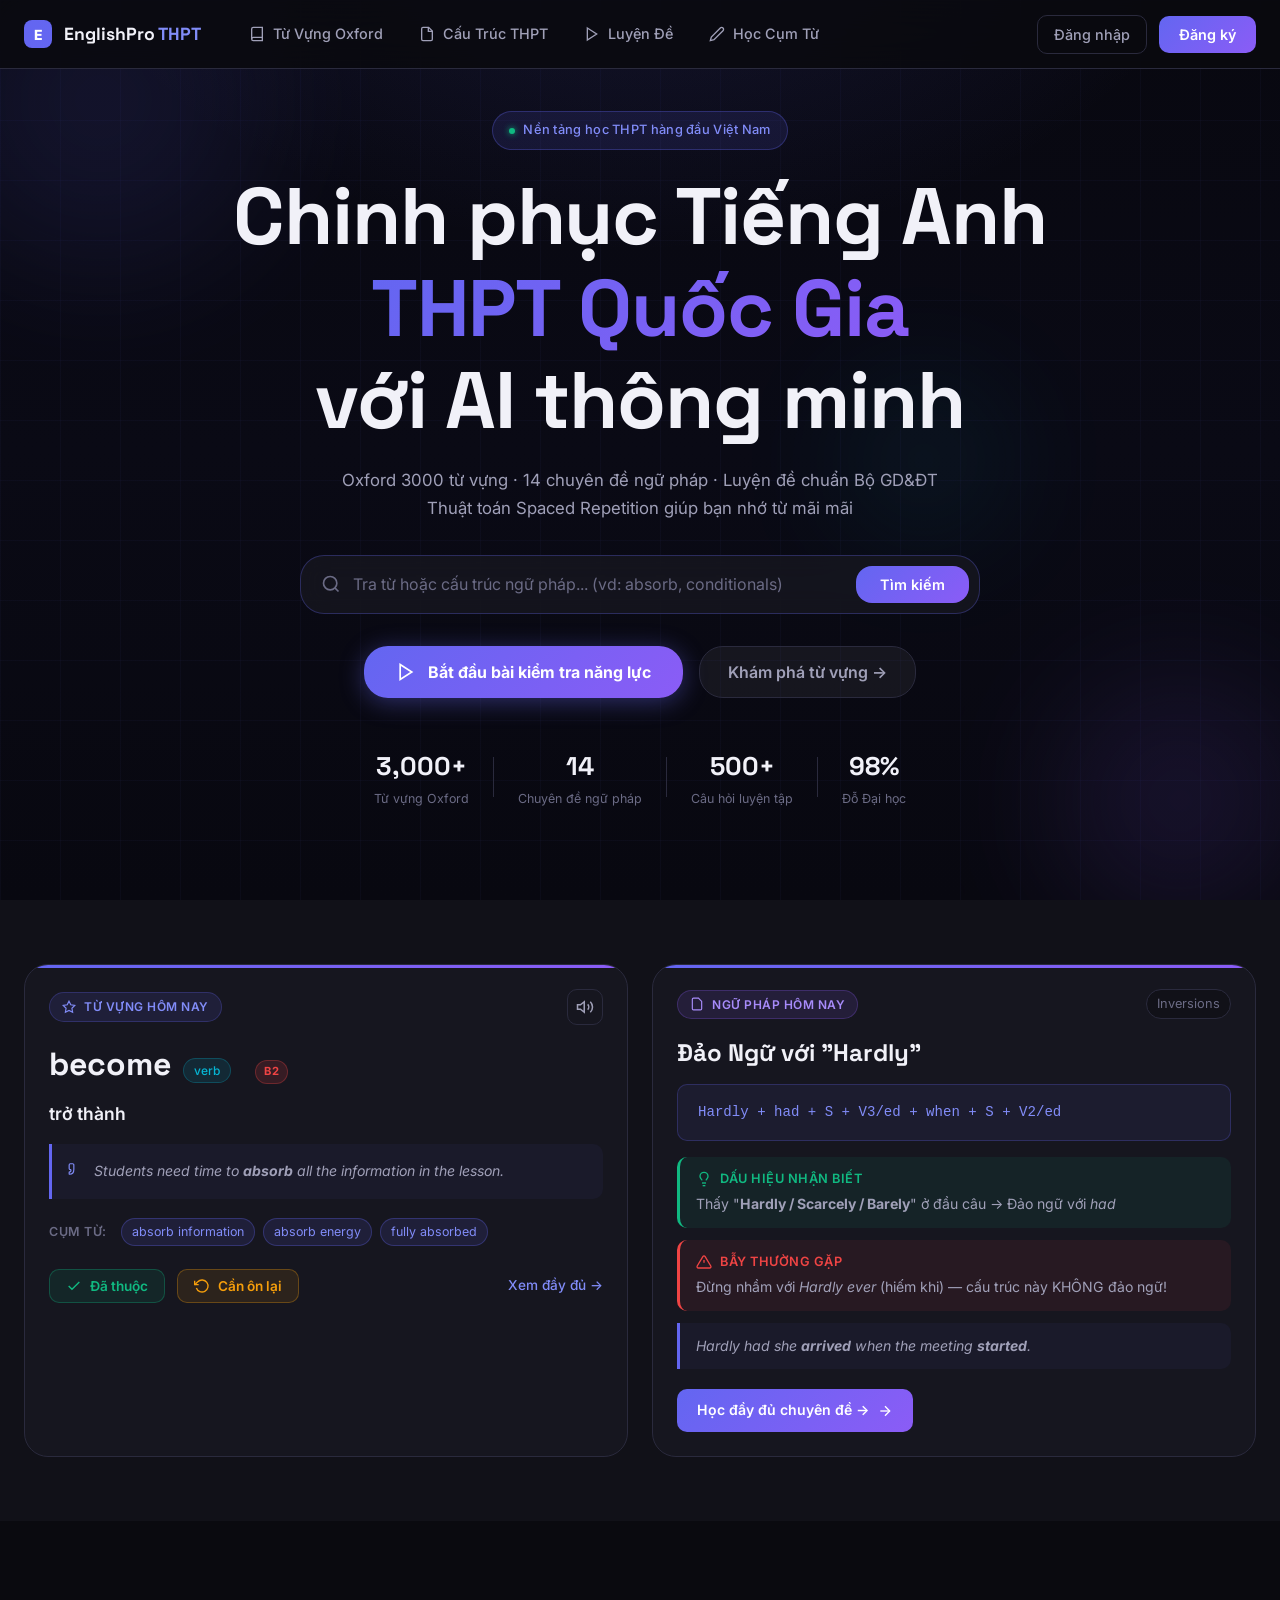
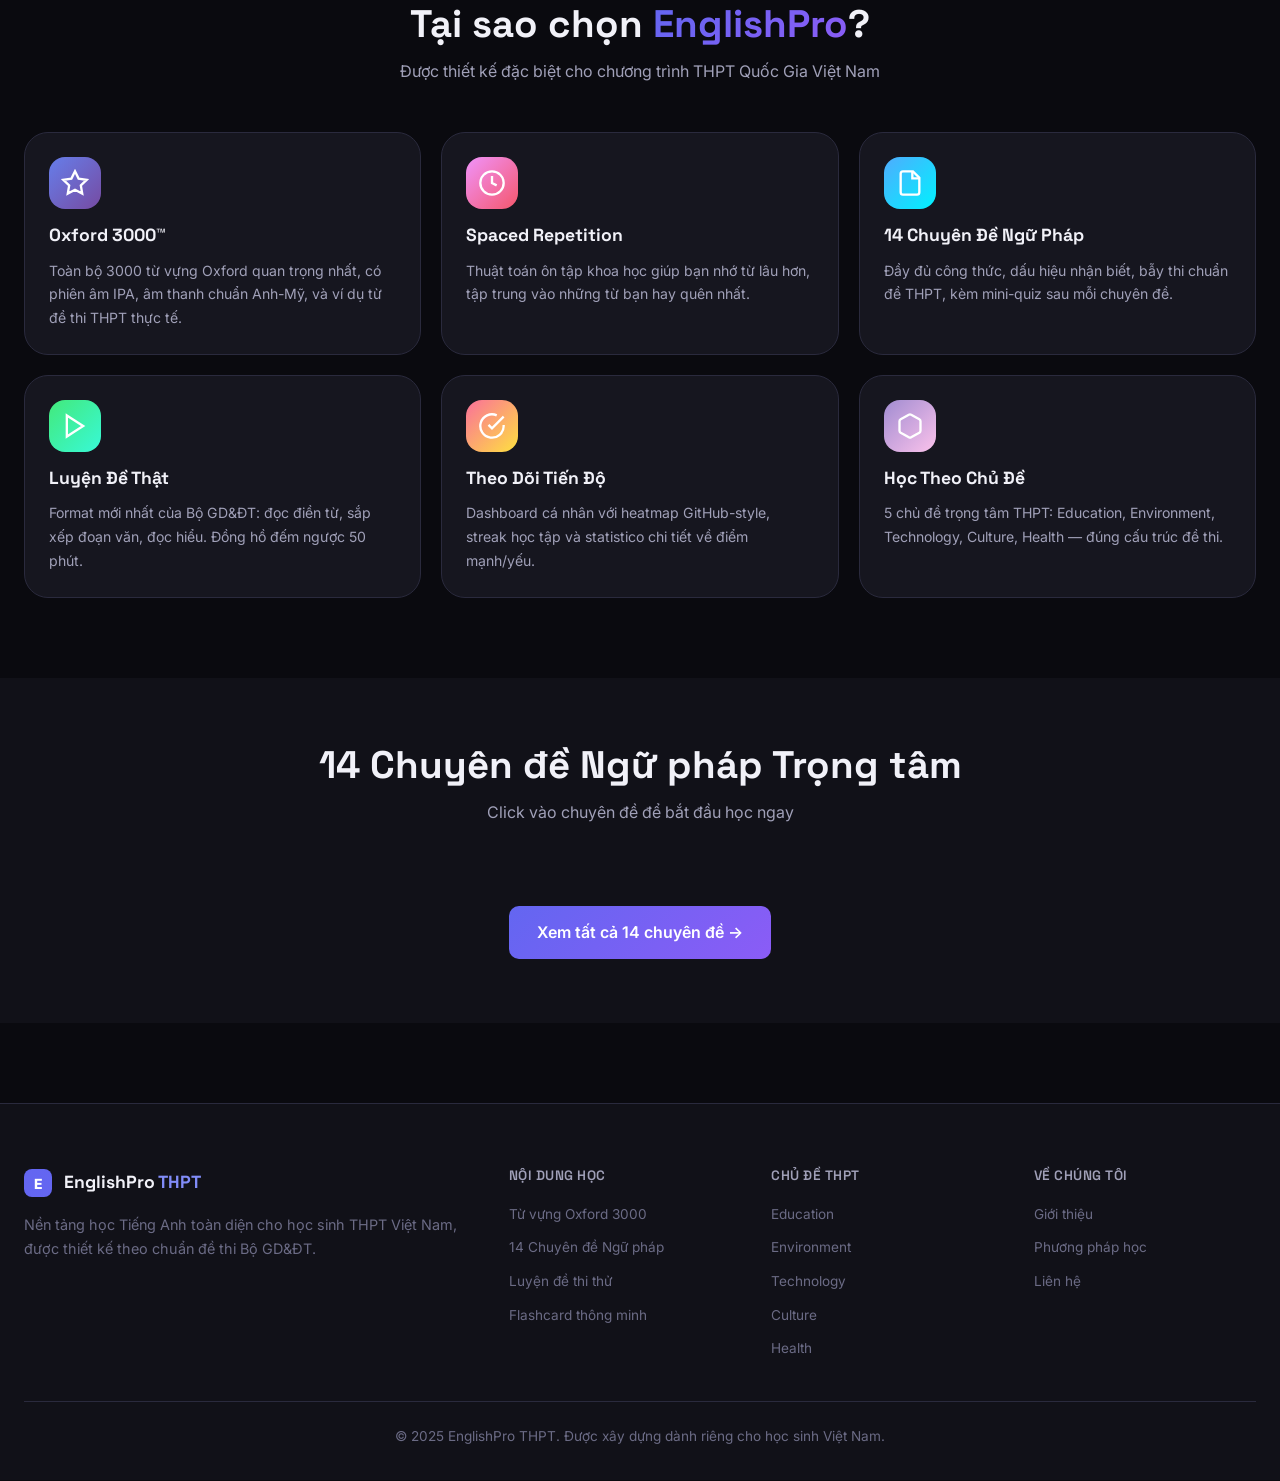
==== commit 315f02a7: "Add collocations page, flashcard sections, mobile responsive, topic redistribution - Redistribute 28" ====
--- a/index.html
+++ b/index.html
@@ -64,6 +64,12 @@
             </svg>
             Luyện Đề
           </a></li>
+        <li><a href="collocations.html" class="nav-link">
+            <svg width="16" height="16" viewBox="0 0 24 24" fill="none" stroke="currentColor" stroke-width="2">
+              <path d="M17 3a2.828 2.828 0 114 4L7.5 20.5 2 22l1.5-5.5L17 3z" />
+            </svg>
+            Học Cụm Từ
+          </a></li>
       </ul>
 
       <div class="nav-actions">
--- a/css/main.css
+++ b/css/main.css
@@ -569,9 +569,23 @@
   .nav-toggle { display: flex; }
   .nav-actions .btn-ghost { display: none; }
   .footer-grid { grid-template-columns: 1fr 1fr; gap: var(--space-6); }
+  .section-title { font-size: 1.4rem; }
+  .section-subtitle { font-size: 0.9rem; }
+  .features-grid { grid-template-columns: 1fr; }
+  .page-header { padding: calc(68px + 20px) 0 var(--space-6); }
+  .page-title { font-size: 1.6rem; }
+  .modal { margin: var(--space-3); max-width: 100%; }
+  .modal-overlay { padding: var(--space-2); }
+  .btn-primary, .btn-ghost { font-size: 0.85rem; padding: 8px 16px; }
+  .btn-lg { padding: 12px 20px; font-size: 0.9rem; }
 }
 @media (max-width: 480px) {
-  .container { padding: 0 var(--space-4); }
+  .container { padding: 0 var(--space-3); }
   .footer-grid { grid-template-columns: 1fr; }
-  .modal { padding: var(--space-5); }
-}
+  .modal { padding: var(--space-4); }
+  .nav-container { padding: 0 var(--space-3); }
+  .section-header { margin-bottom: var(--space-6); }
+  .page-title { font-size: 1.3rem; }
+  .form-group label { font-size: 0.82rem; }
+  .form-group input, .form-group select { font-size: 0.9rem; padding: 10px 12px; }
+}
